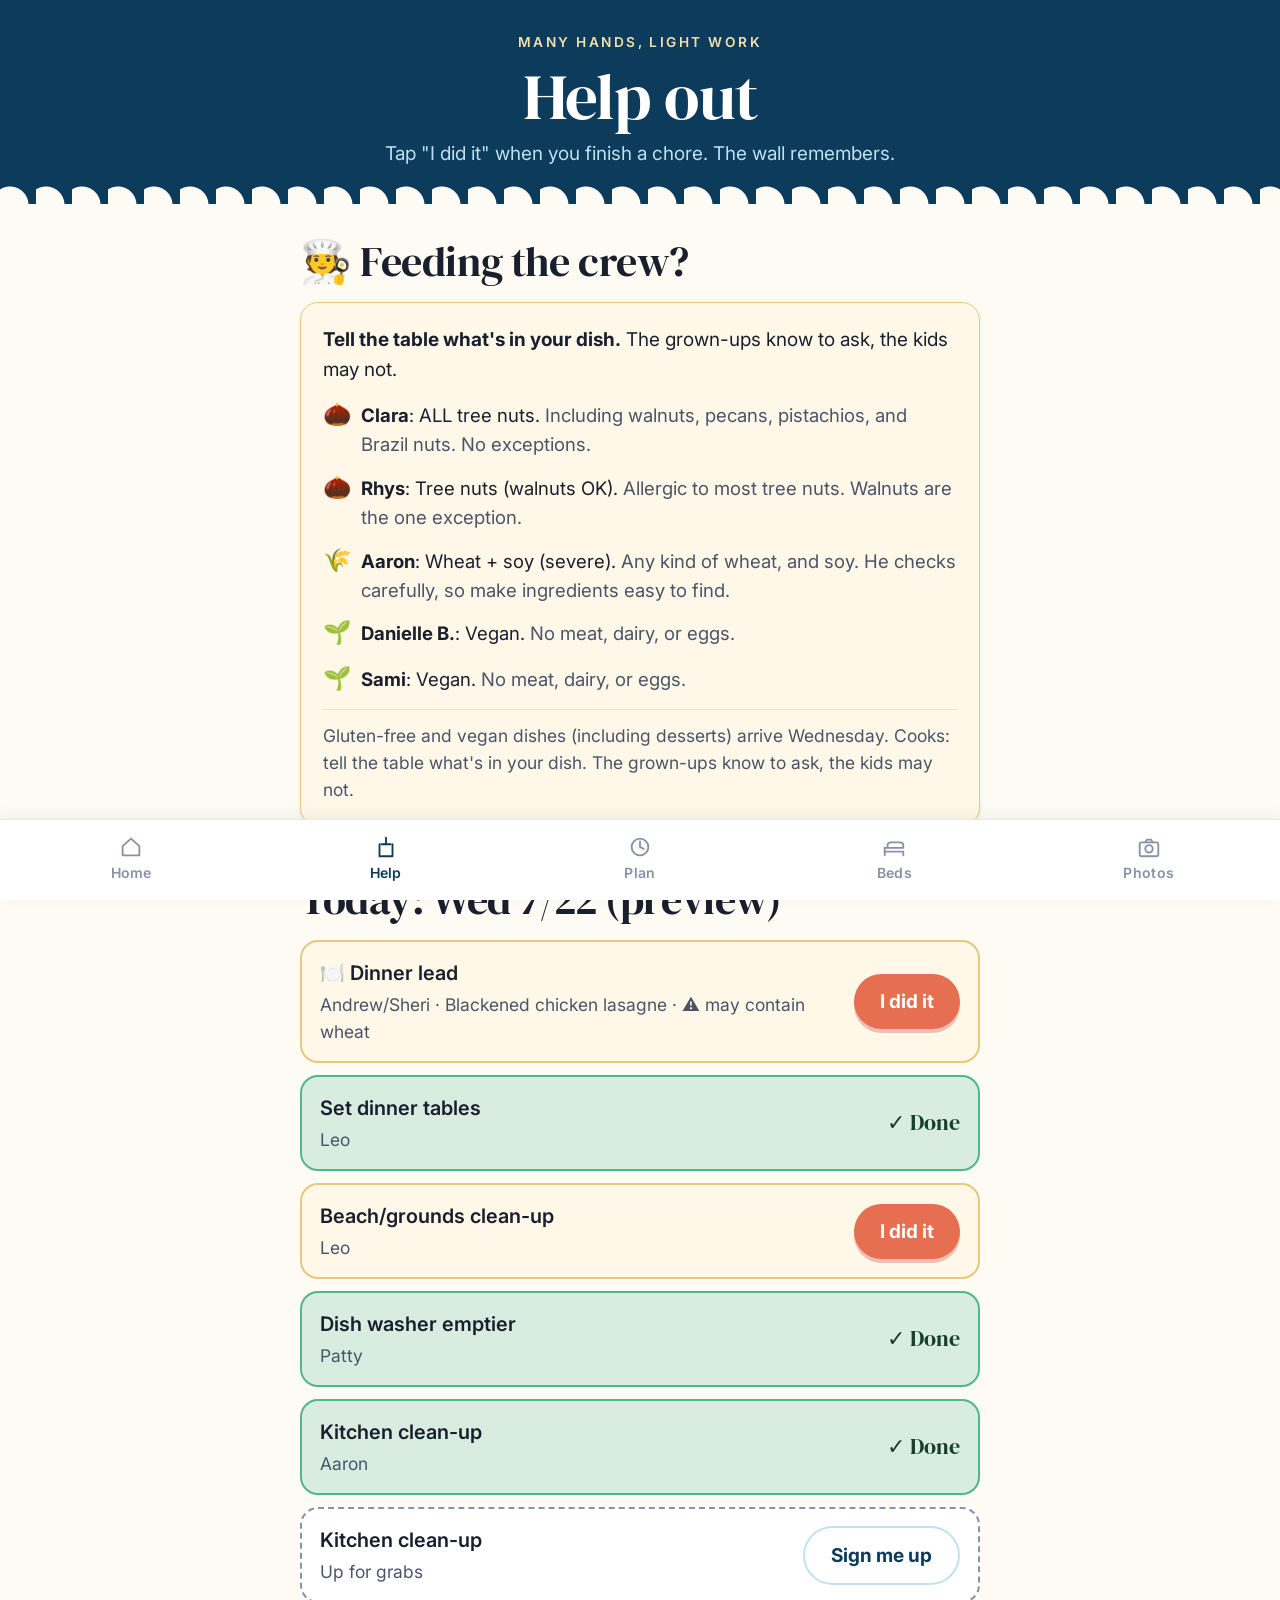
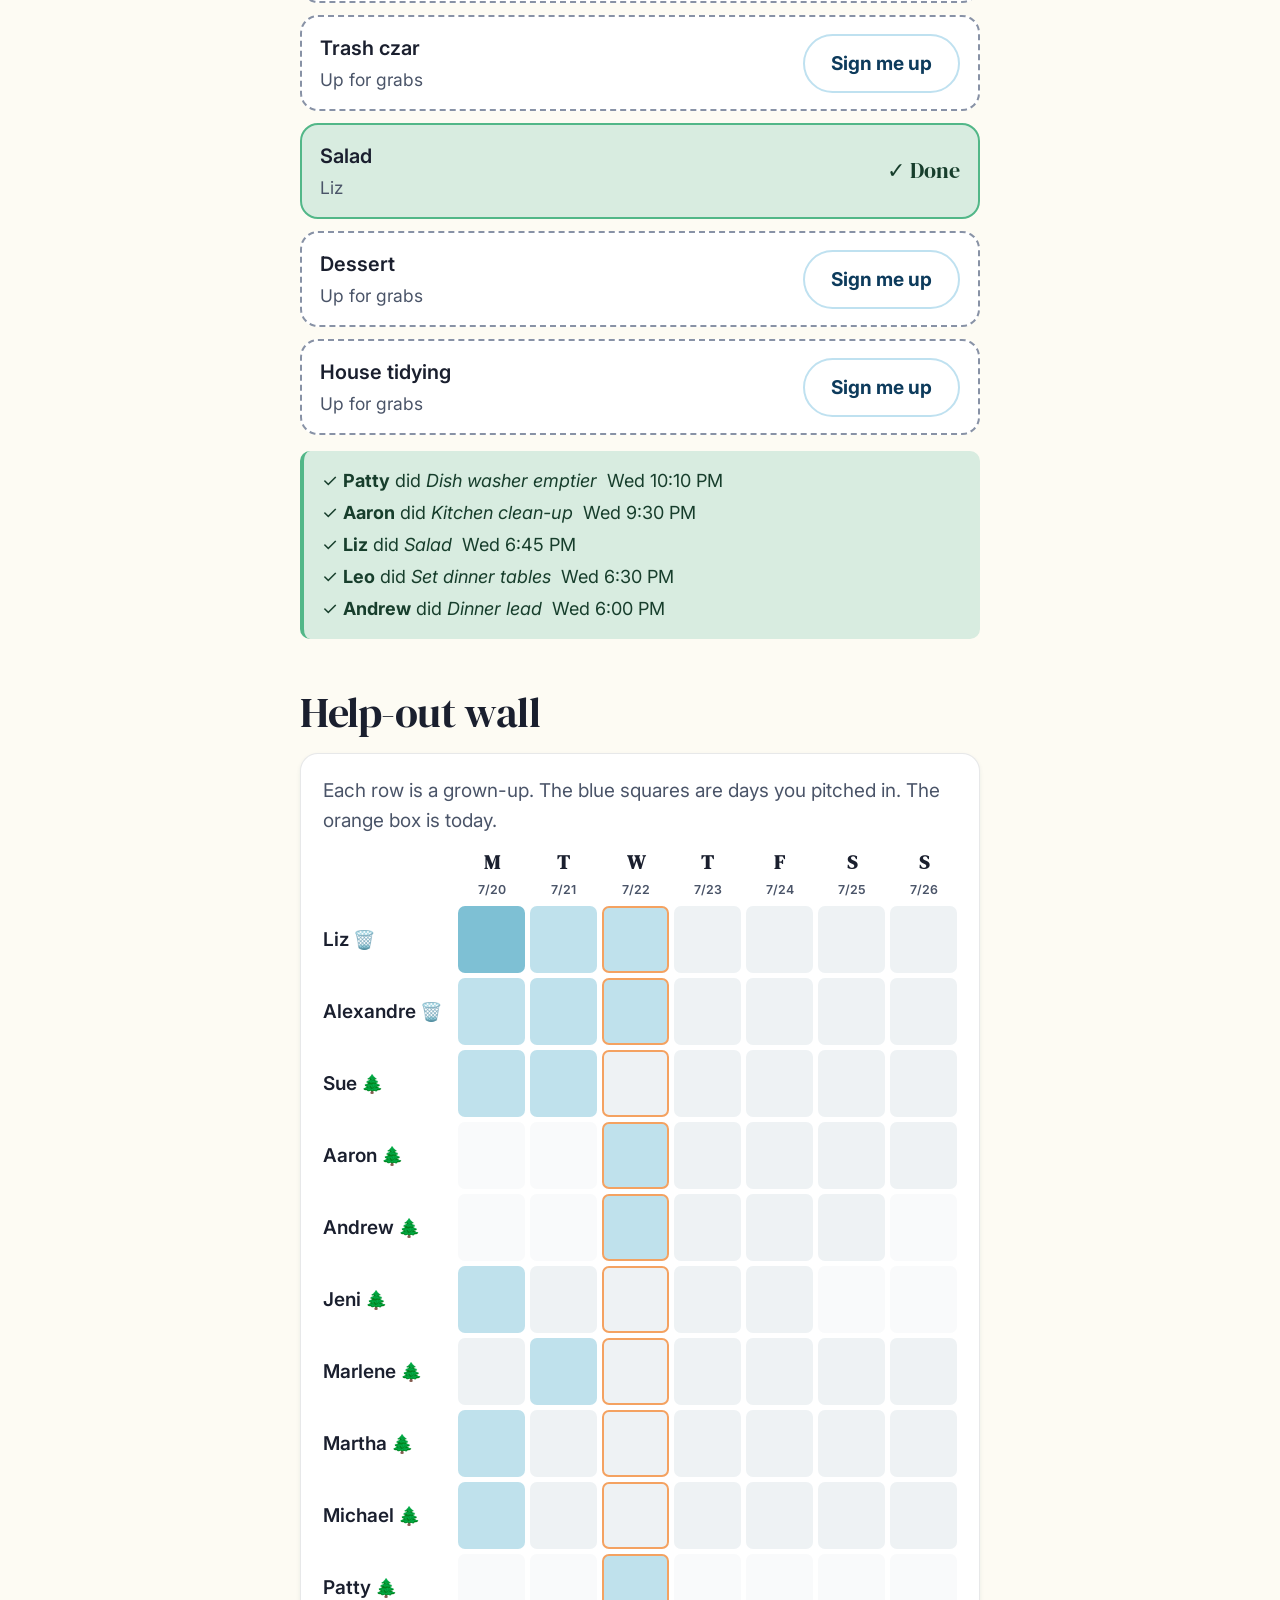
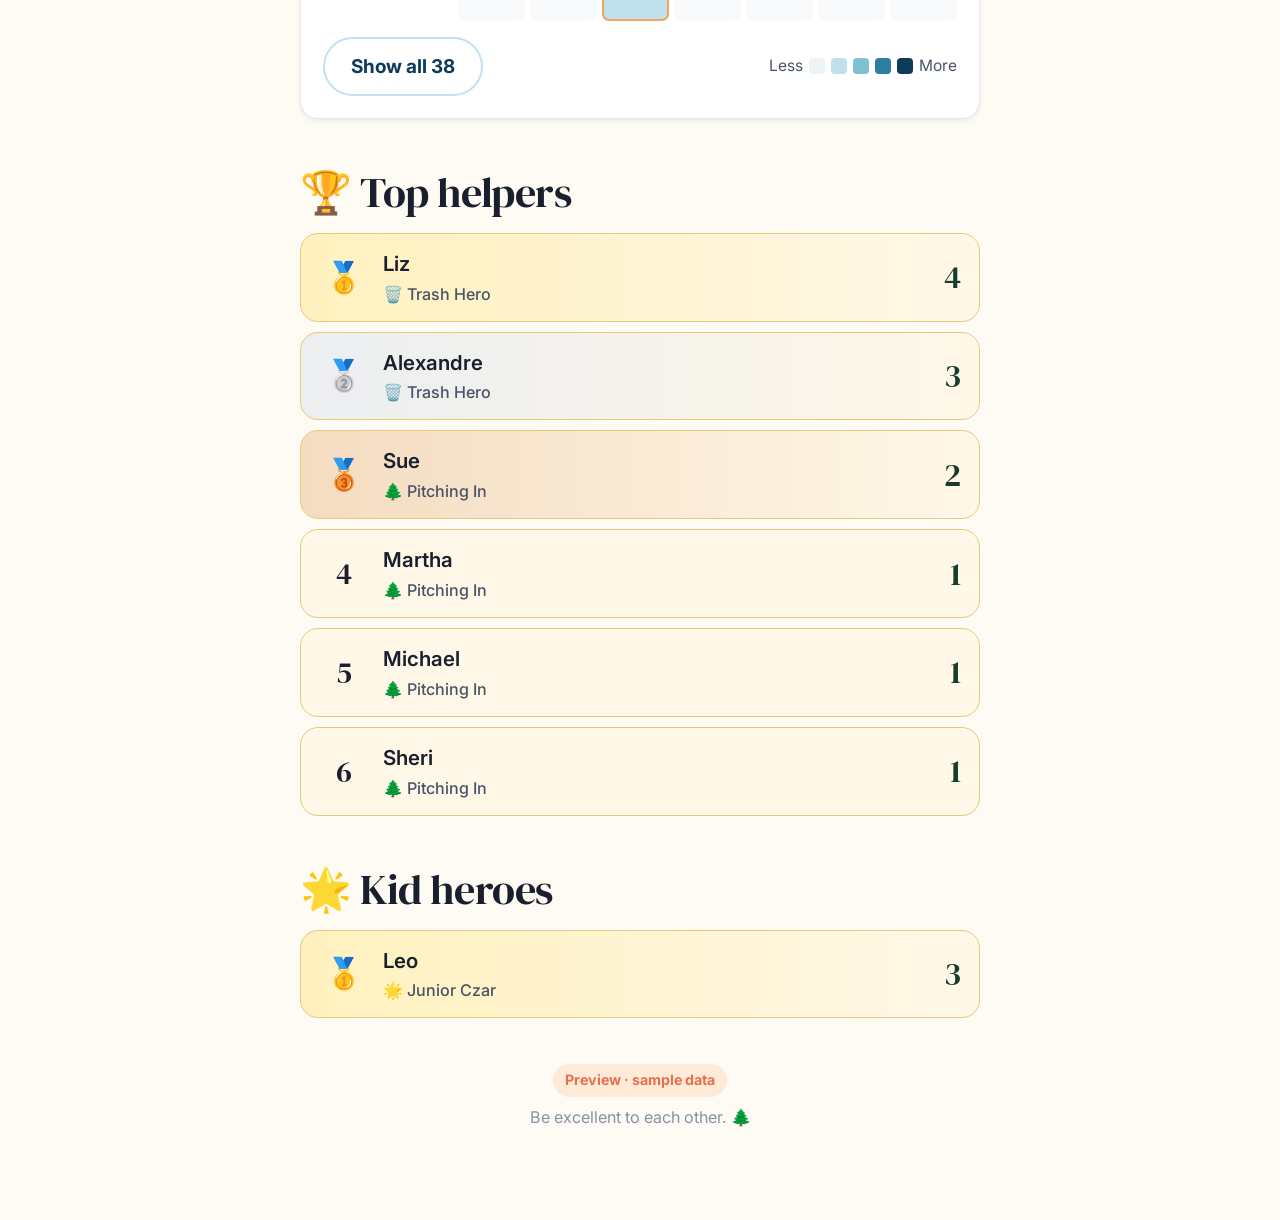
==== chores.html @ e863adc7 "Add McKennas Tahoe family reunion site Co-Authored-By: Claude Fable 5 <noreply@anthropic.com>" ====
<!DOCTYPE html>
<html lang="en">
<head>
  <meta charset="UTF-8">
  <meta name="viewport" content="width=device-width, initial-scale=1.0, maximum-scale=5">
  <meta name="theme-color" content="#0d3b5c">
  <title>Help out · Tahoe 2026</title>
  <link rel="preconnect" href="https://fonts.googleapis.com">
  <link rel="preconnect" href="https://fonts.gstatic.com" crossorigin>
  <link href="https://fonts.googleapis.com/css2?family=DM+Serif+Display:ital@0;1&family=Inter:wght@400;500;600;700;800&display=swap" rel="stylesheet">
  <link rel="stylesheet" href="styles.css">
</head>
<body>

<section class="page-hero">
  <div class="eyebrow">Many hands, light work</div>
  <h1>Help out</h1>
  <p class="tagline">Tap "I did it" when you finish a chore. The wall remembers.</p>
</section>

<main class="shell">

  <section class="section">
    <div class="section-title">
      <h2>🧑‍🍳 Feeding the crew?</h2>
    </div>
    <div class="card cream">
      <p style="margin-bottom: 12px; color: var(--ink);"><strong>Tell the table what's in your dish.</strong> The grown-ups know to ask, the kids may not.</p>
      <div id="cook-dietary" style="display: flex; flex-direction: column; gap: 10px;"></div>
      <p id="cook-note" style="margin-top: 14px; font-size: 0.92rem; border-top: 1px solid var(--line); padding-top: 12px;"></p>
    </div>
  </section>

  <section class="section">
    <div class="section-title">
      <h2 id="today-heading">Today's signups</h2>
    </div>
    <div id="today-grid" class="signup-list">Loading…</div>
    <div class="ticker" id="ticker" style="margin-top: 16px;">
      <div class="ticker-item">Activity will show here as people check things off.</div>
    </div>
  </section>

  <section class="section">
    <div class="section-title">
      <h2>Help-out wall</h2>
    </div>
    <div class="card">
      <p style="margin-bottom: 12px;">Each row is a grown-up. The blue squares are days you pitched in. The orange box is today.</p>
      <div class="heatwrap">
        <div id="heatmap" class="heatmap"></div>
      </div>
      <div style="display: flex; justify-content: space-between; align-items: center; margin-top: 16px; gap: 12px; flex-wrap: wrap;">
        <button class="btn ghost" id="heatmap-toggle" hidden>Show all</button>
        <div class="legend">
          <span>Less</span>
          <span class="swatch" style="background: #eef3f6"></span>
          <span class="swatch" style="background: #bfe1ec"></span>
          <span class="swatch" style="background: #7ec0d4"></span>
          <span class="swatch" style="background: #2c7da0"></span>
          <span class="swatch" style="background: #0d3b5c"></span>
          <span>More</span>
        </div>
      </div>
    </div>
  </section>

  <section class="section">
    <div class="section-title">
      <h2>🏆 Top helpers</h2>
    </div>
    <div id="leaderboard" class="lb">Loading…</div>
  </section>

  <section class="section">
    <div class="section-title">
      <h2>🌟 Kid heroes</h2>
    </div>
    <div id="kids-board" class="lb">Loading…</div>
  </section>

  <footer class="foot">
    <div id="mock-tag-foot" class="mock-tag" hidden>Preview · sample data</div>
    <div>Be excellent to each other. 🌲</div>
  </footer>

</main>

<nav class="tabbar">
  <a class="tab" href="index.html">
    <svg viewBox="0 0 28 28" fill="none" stroke="currentColor" stroke-width="2" stroke-linecap="round" stroke-linejoin="round"><path d="M 5 13 L 14 5 L 23 13 L 23 23 L 5 23 Z"/></svg>
    <span class="tab-label">Home</span>
  </a>
  <a class="tab active" href="chores.html">
    <svg viewBox="0 0 28 28" fill="none" stroke="currentColor" stroke-width="2" stroke-linecap="round" stroke-linejoin="round"><path d="M 14 4 L 14 11"/><path d="M 9 11 L 19 11"/><path d="M 7 11 L 7 24 L 21 24 L 21 11"/></svg>
    <span class="tab-label">Help</span>
  </a>
  <a class="tab" href="schedule.html">
    <svg viewBox="0 0 28 28" fill="none" stroke="currentColor" stroke-width="2" stroke-linecap="round" stroke-linejoin="round"><circle cx="14" cy="14" r="9"/><path d="M 14 8 L 14 14 L 18 16"/></svg>
    <span class="tab-label">Plan</span>
  </a>
  <a class="tab" href="lodging.html">
    <svg viewBox="0 0 28 28" fill="none" stroke="currentColor" stroke-width="2" stroke-linecap="round" stroke-linejoin="round"><path d="M 4 19 L 24 19 L 24 23"/><path d="M 4 15 L 4 23"/><path d="M 4 15 L 24 15 L 24 12 C 24 10 22 9 20 9 L 11 9 C 9 9 7 10 7 12 L 7 15"/></svg>
    <span class="tab-label">Beds</span>
  </a>
  <a class="tab" href="photos.html">
    <svg viewBox="0 0 28 28" fill="none" stroke="currentColor" stroke-width="2" stroke-linecap="round" stroke-linejoin="round"><rect x="4" y="9" width="20" height="15" rx="2"/><path d="M 10 9 L 12 6 L 16 6 L 18 9"/><circle cx="14" cy="16" r="4"/></svg>
    <span class="tab-label">Photos</span>
  </a>
</nav>

<div class="toast" id="toast">
  <span id="toast-msg">Saved!</span>
  <button class="undo" id="toast-undo" hidden>Undo</button>
</div>

<script src="config.js"></script>
<script src="data.js"></script>
<script>
  (async function () {
    const cfg = window.TAHOE_CONFIG;
    let data = await window.TAHOE_DATA.fetchAll();
    if (data.mock) document.getElementById("mock-tag-foot").hidden = false;

    const realTodayIso = new Date().toISOString().slice(0, 10);
    const inReunion = realTodayIso >= cfg.startDate && realTodayIso <= cfg.endDate;
    const todayIso = inReunion ? realTodayIso : (data.mock ? cfg.demoTodayOverride : cfg.startDate);
    const todayDay = cfg.days.find(d => d.date === todayIso) || cfg.days[0];

    document.getElementById("today-heading").textContent =
      `Today: ${todayDay.label} ${todayDay.short}${inReunion ? "" : data.mock ? " (preview)" : ""}`;

    // Cook's dietary card
    document.getElementById("cook-dietary").innerHTML = (cfg.dietary || []).map(d => `
      <div style="display: flex; gap: 10px; align-items: baseline;">
        <span style="font-size: 1.2rem; flex: 0 0 auto;">${d.emoji}</span>
        <div style="font-size: 0.98rem;">
          <strong>${d.person}</strong>: ${d.label}.
          <span style="color: var(--ink-soft);">${d.detail}</span>
        </div>
      </div>
    `).join("");
    document.getElementById("cook-note").textContent = cfg.dietaryNote || "";

    function renderToday() {
      const slots = data.choreSlots.filter(s => s.date === todayIso);
      const dinner = data.dinnerLeads[todayIso];
      const completedToday = new Set(
        data.completions
          .filter(c => c.date === todayIso)
          .map(c => `${c.person}::${c.chore}`)
      );

      const grid = document.getElementById("today-grid");
      const items = [];

      if (dinner && dinner.leads) {
        const done = completedToday.has(`${dinner.leads}::Dinner lead`);
        const hits = window.TAHOE_DATA.scanAllergens(dinner.menu);
        const allergenStr = hits.length ? " · ⚠️ " + hits.map(h => h.label).join(", ") : "";
        items.push(renderRow({
          label: "🍽️ Dinner lead",
          detail: dinner.leads + (dinner.menu ? ` · ${dinner.menu}` : "") + allergenStr,
          person: dinner.leads,
          chore: "Dinner lead",
          done,
        }));
      }
      slots.forEach(s => {
        const person = s.person || "";
        const done = person && completedToday.has(`${person}::${s.role}`);
        items.push(renderRow({
          label: s.role,
          detail: person || "Up for grabs",
          person,
          chore: s.role,
          done,
        }));
      });

      grid.innerHTML = items.join("") || `<div class="card">Nothing on the list for today.</div>`;
    }

    function renderRow({ label, detail, person, chore, done }) {
      const safePerson = (person || "").replace(/"/g, "&quot;");
      const stateClass = done ? "done" : (person ? "" : "open");
      return `
        <div class="signup-row ${stateClass}">
          <div class="what">${label}<small>${detail}</small></div>
          ${person
            ? (done
                ? `<span class="done-stamp">✓ Done</span>`
                : `<button class="btn coral" data-person="${safePerson}" data-chore="${chore}">I did it</button>`)
            : `<button class="btn ghost" data-signup-role="${chore}">Sign me up</button>`}
        </div>`;
    }

    // ---- Name picker for "Sign me up" ----
    function openNamePicker(role) {
      const existing = document.getElementById("name-picker");
      if (existing) existing.remove();

      const present = data.people
        .filter(p => (p.days || []).includes(todayDay.short))
        .map(p => p.name)
        .sort((a, b) => a.localeCompare(b));
      const remembered = localStorage.getItem("tahoe:me") || "";

      const overlay = document.createElement("div");
      overlay.id = "name-picker";
      overlay.style.cssText = "position:fixed;inset:0;background:rgba(13,59,92,0.45);z-index:70;display:flex;align-items:flex-end;justify-content:center;";
      overlay.innerHTML = `
        <div style="background:white;border-radius:28px 28px 0 0;padding:24px 20px calc(24px + env(safe-area-inset-bottom));width:100%;max-width:720px;box-shadow:0 -16px 40px rgba(13,59,92,0.25);">
          <h3 style="margin-bottom:4px;">Who's taking ${role}?</h3>
          <p style="font-size:0.92rem;margin-bottom:14px;">Pick your name. It goes straight into the family sheet.</p>
          <select id="name-picker-select" style="width:100%;font-size:1.1rem;padding:14px;border-radius:12px;border:2px solid var(--tahoe-sky);font-family:inherit;background:white;color:var(--ink);">
            <option value="">Choose your name…</option>
            ${present.map(n => `<option value="${n.replace(/"/g, "&quot;")}" ${n === remembered ? "selected" : ""}>${n}</option>`).join("")}
          </select>
          <div style="display:flex;gap:10px;margin-top:16px;">
            <button class="btn" id="name-picker-confirm" style="flex:1;">Sign me up</button>
            <button class="btn ghost" id="name-picker-cancel">Cancel</button>
          </div>
        </div>`;
      document.body.appendChild(overlay);

      overlay.addEventListener("click", e => { if (e.target === overlay) overlay.remove(); });
      overlay.querySelector("#name-picker-cancel").addEventListener("click", () => overlay.remove());
      overlay.querySelector("#name-picker-confirm").addEventListener("click", async () => {
        const name = overlay.querySelector("#name-picker-select").value;
        if (!name) return;
        localStorage.setItem("tahoe:me", name);
        overlay.remove();
        const res = await window.TAHOE_DATA.signUp({ person: name, date: todayIso, role });
        if (res.ok) {
          data = await window.TAHOE_DATA.fetchAll();
          renderAll();
          showToast(`${name} is on ${role}. Thank you!`);
        } else {
          showToast("Couldn't reach the sheet. Try again in a minute.");
        }
      });
    }

    document.getElementById("today-grid").addEventListener("click", async (e) => {
      const signupBtn = e.target.closest("button[data-signup-role]");
      if (signupBtn) { openNamePicker(signupBtn.dataset.signupRole); return; }
      const btn = e.target.closest("button[data-person]");
      if (!btn) return;
      const person = btn.dataset.person;
      const chore = btn.dataset.chore;
      btn.disabled = true;

      // confetti pop on the button
      const rect = btn.getBoundingClientRect();
      ["🎉","✨","🌲"].forEach((ch, i) => {
        const e = document.createElement("div");
        e.className = "pop";
        e.textContent = ch;
        e.style.left = (rect.left + rect.width / 2 + (i - 1) * 18) + "px";
        e.style.top = (rect.top + window.scrollY) + "px";
        document.body.appendChild(e);
        setTimeout(() => e.remove(), 800);
      });

      const res = await window.TAHOE_DATA.markDone({ person, date: todayIso, chore });
      if (res.ok) {
        data = await window.TAHOE_DATA.fetchAll();
        renderAll();
        showToast(`${person} did ${chore}. Glory.`, () => {
          window.TAHOE_DATA.undoDone({ person, date: todayIso, chore }).then(async () => {
            data = await window.TAHOE_DATA.fetchAll();
            renderAll();
          });
        });
      } else {
        showToast("Already marked on this device.");
        btn.disabled = false;
      }
    });

    const HEATMAP_TOP_N = 10;
    let heatmapExpanded = false;

    function renderHeatmap() {
      const allAdults = data.people.filter(p => p.role === "adult");
      const counts = {};
      allAdults.forEach(p => counts[p.name] = {});
      data.completions.forEach(c => {
        if (!counts[c.person]) return;
        counts[c.person][c.date] = (counts[c.person][c.date] || 0) + 1;
      });
      const totals = {};
      allAdults.forEach(p => {
        totals[p.name] = Object.values(counts[p.name]).reduce((a, b) => a + b, 0);
      });
      allAdults.sort((a, b) => totals[b.name] - totals[a.name] || a.name.localeCompare(b.name));

      const adults = heatmapExpanded ? allAdults : allAdults.slice(0, HEATMAP_TOP_N);
      const toggleBtn = document.getElementById("heatmap-toggle");
      if (allAdults.length > HEATMAP_TOP_N) {
        toggleBtn.hidden = false;
        toggleBtn.textContent = heatmapExpanded ? `Show top ${HEATMAP_TOP_N}` : `Show all ${allAdults.length}`;
      } else {
        toggleBtn.hidden = true;
      }

      const scale = cfg.heatScale;
      function color(n) {
        if (!n) return scale[0];
        if (n === 1) return scale[1];
        if (n === 2) return scale[2];
        if (n === 3) return scale[3];
        return scale[4];
      }

      const cells = [];
      cells.push(`<div></div>`);
      cfg.days.forEach(d => {
        cells.push(`<div class="h-head"><div class="day">${d.label[0]}</div><small>${d.short}</small></div>`);
      });
      adults.forEach(p => {
        const total = totals[p.name];
        const title = cfg.titles.find(t => total >= t.min);
        const titleTag = title ? `<span class="title-tag">${title.emoji}</span>` : "";
        cells.push(`<div class="h-name" title="${total} chores">${p.name}${titleTag}</div>`);
        cfg.days.forEach(d => {
          const n = counts[p.name][d.date] || 0;
          const isToday = d.date === todayIso;
          const present = (p.days || []).includes(d.short);
          const bg = present ? color(n) : "transparent";
          cells.push(
            `<div class="cell ${isToday ? "today" : ""} ${!present ? "empty" : ""}"
                  style="--heat: ${bg}"
                  title="${p.name} · ${d.label} ${d.short}: ${n} chore${n === 1 ? "" : "s"}${!present ? " (not here)" : ""}"></div>`
          );
        });
      });
      document.getElementById("heatmap").innerHTML = cells.join("");
    }

    function renderLeaderboard() {
      const adults = data.people.filter(p => p.role === "adult");
      const totals = adults.map(p => ({
        person: p.name,
        count: data.completions.filter(c => c.person === p.name).length,
      })).sort((a, b) => b.count - a.count);
      const top = totals.slice(0, 6);
      const html = top.map((row, i) => {
        const title = cfg.titles.find(t => row.count >= t.min);
        const titleStr = title ? `${title.emoji} ${title.title}` : "—";
        const medal = ["🥇", "🥈", "🥉"][i] || (i + 1);
        return `
          <div class="lb-row">
            <div class="rank">${medal}</div>
            <div class="who">${row.person}<small>${titleStr}</small></div>
            <div class="count">${row.count}</div>
          </div>`;
      }).join("");
      document.getElementById("leaderboard").innerHTML = html || `<div class="card">No chores done yet. Be first!</div>`;
    }

    function renderKids() {
      const kids = data.people.filter(p => p.role === "kid");
      const totals = kids.map(p => ({
        person: p.name,
        count: data.completions.filter(c => c.person === p.name).length,
      })).sort((a, b) => b.count - a.count);
      const top = totals.filter(t => t.count > 0).slice(0, 6);
      if (top.length === 0) {
        document.getElementById("kids-board").innerHTML =
          `<div class="card">No kid heroes yet. Leo is leading the imagined future.</div>`;
        return;
      }
      document.getElementById("kids-board").innerHTML = top.map((row, i) => {
        const badge = row.count >= 3 ? "🌟 Junior Czar" : row.count >= 2 ? "⭐ Big Helper" : "✨ Got involved";
        return `
          <div class="lb-row">
            <div class="rank">${["🥇", "🥈", "🥉"][i] || (i + 1)}</div>
            <div class="who">${row.person}<small>${badge}</small></div>
            <div class="count">${row.count}</div>
          </div>`;
      }).join("");
    }

    function renderTicker() {
      const recent = [...data.completions].sort((a, b) => (b.at || "").localeCompare(a.at || "")).slice(0, 5);
      if (recent.length === 0) return;
      const el = document.getElementById("ticker");
      el.innerHTML = recent.map(c => {
        const when = c.at ? new Date(c.at).toLocaleString(undefined, { weekday: "short", hour: "numeric", minute: "2-digit" }) : "";
        return `<div class="ticker-item">✓ <strong>${c.person}</strong> did <em>${c.chore}</em> &nbsp;${when}</div>`;
      }).join("");
    }

    function renderAll() {
      renderToday();
      renderHeatmap();
      renderLeaderboard();
      renderKids();
      renderTicker();
    }

    let toastTimer;
    function showToast(msg, onUndo) {
      const toast = document.getElementById("toast");
      document.getElementById("toast-msg").textContent = msg;
      const undoBtn = document.getElementById("toast-undo");
      undoBtn.hidden = !onUndo;
      undoBtn.onclick = () => { toast.classList.remove("show"); onUndo && onUndo(); };
      toast.classList.add("show");
      clearTimeout(toastTimer);
      toastTimer = setTimeout(() => toast.classList.remove("show"), 4500);
    }

    document.getElementById("heatmap-toggle").addEventListener("click", () => {
      heatmapExpanded = !heatmapExpanded;
      renderHeatmap();
    });

    renderAll();
  })();
</script>

</body>
</html>
---- styles.css ----
/* =====================================================================
   Tahoe 2026 — Lake Tahoe summer-postcard design system
   Built for kids, grandparents, and everyone in between.
   - 18px body / 56pt+ tap targets / bottom tab nav
   - vivid lake blue + pine + warm sand
   - chunky friendly serif for headlines
   ===================================================================== */

:root {
  /* Lake palette — saturated, postcard-bright */
  --tahoe-deep:    #0d3b5c;
  --tahoe-blue:    #1f6fa3;
  --tahoe-bright:  #2e9bc7;
  --tahoe-sky:     #bfe1f0;
  --tahoe-mist:    #eaf5fb;

  --pine-deep:     #173e2c;
  --pine:          #2d6a4f;
  --pine-bright:   #52b788;
  --pine-mist:     #d8ece0;

  --sand:          #f5e0a8;
  --sand-deep:     #e6c97a;
  --cream:         #fff8e8;
  --paper:         #fdfbf3;

  --sunset:        #f4a261;
  --coral:         #e76f51;
  --berry:         #c1416e;

  --ink:           #1a1f2e;
  --ink-soft:      #4a5468;
  --ink-faint:     #8892a6;
  --line:          rgba(26, 31, 46, 0.1);

  --shadow-sm:     0 2px 4px rgba(13, 59, 92, 0.08);
  --shadow:        0 6px 18px rgba(13, 59, 92, 0.12);
  --shadow-lg:     0 16px 40px rgba(13, 59, 92, 0.16);

  --radius:        18px;
  --radius-lg:     28px;
  --radius-sm:     10px;
}

* { margin: 0; padding: 0; box-sizing: border-box; }

html { font-size: 18px; }
@media (min-width: 768px) { html { font-size: 19px; } }

body {
  font-family: 'Inter', -apple-system, BlinkMacSystemFont, 'Segoe UI', sans-serif;
  font-size: 1rem;
  line-height: 1.55;
  color: var(--ink);
  background: var(--paper);
  -webkit-font-smoothing: antialiased;
  min-height: 100dvh;
  /* leave room for bottom tab bar */
  padding-bottom: calc(80px + env(safe-area-inset-bottom));
}

h1, h2, h3, h4 {
  font-family: 'DM Serif Display', 'Playfair Display', Georgia, serif;
  font-weight: 400;
  line-height: 1.05;
  letter-spacing: -0.01em;
  color: var(--ink);
}
h1 { font-size: clamp(2.4rem, 9vw, 3.4rem); }
h2 { font-size: clamp(1.7rem, 5.5vw, 2.2rem); }
h3 { font-size: clamp(1.25rem, 3.5vw, 1.4rem); }
p  { color: var(--ink-soft); }

a { color: var(--tahoe-blue); text-decoration: none; font-weight: 600; }
a:hover { color: var(--tahoe-deep); }

/* ===== Layout shell ===== */
.shell {
  max-width: 720px;
  margin: 0 auto;
  padding: 0 20px;
}

/* ===== Top bar (minimal, just brand) ===== */
.topbar {
  background: var(--tahoe-deep);
  color: var(--cream);
  padding: 16px 20px;
  text-align: center;
}
.topbar .brand {
  font-family: 'DM Serif Display', Georgia, serif;
  font-size: 1.5rem;
  letter-spacing: 0.02em;
}
.topbar .brand-sub {
  display: block;
  font-family: 'Inter', sans-serif;
  font-size: 0.78rem;
  letter-spacing: 0.18em;
  text-transform: uppercase;
  opacity: 0.75;
  margin-top: 2px;
  font-weight: 500;
}

/* ===== Hero scene (lake illustration) ===== */
.hero-scene {
  background:
    linear-gradient(180deg, #c5dff0 0%, #8cc5e0 45%, #2e9bc7 46%, #1f6fa3 78%, #0d3b5c 100%);
  position: relative;
  overflow: hidden;
  padding: 50px 20px 120px;
  text-align: center;
  color: white;
}
.hero-scene::before, .hero-scene::after {
  /* sun + reflection */
  content: "";
  position: absolute;
  border-radius: 50%;
  background: #fff5d4;
  box-shadow: 0 0 60px rgba(255, 245, 212, 0.6);
}
.hero-scene::before { /* sun */
  width: 90px; height: 90px;
  top: 30px; right: 28px;
  background: radial-gradient(circle at 35% 35%, #fff5d4, #f4a261);
  box-shadow: 0 0 80px rgba(244, 162, 97, 0.55);
}
.hero-scene::after { /* sun reflection on lake */
  width: 70px; height: 14px;
  bottom: 18%; right: 38px;
  background: linear-gradient(90deg, transparent, #fff5d4, transparent);
  opacity: 0.55;
  filter: blur(2px);
  box-shadow: none;
}
.mountains {
  position: absolute;
  bottom: 38%;
  left: 0; right: 0;
  height: 130px;
  pointer-events: none;
}
.pines-left, .pines-right {
  position: absolute;
  bottom: 38%;
  height: 80px;
  pointer-events: none;
}
.pines-left { left: -10px; }
.pines-right { right: -10px; }

.hero-scene h1 {
  color: white;
  position: relative;
  z-index: 2;
  text-shadow: 0 2px 14px rgba(13, 59, 92, 0.3);
  margin-top: 30px;
}
.hero-scene .eyebrow {
  position: relative;
  z-index: 2;
  font-family: 'Inter', sans-serif;
  text-transform: uppercase;
  letter-spacing: 0.18em;
  font-size: 0.78rem;
  font-weight: 600;
  color: var(--sand);
  margin-bottom: 8px;
}
.hero-scene .tagline {
  position: relative;
  z-index: 2;
  color: white;
  opacity: 0.92;
  font-size: 1.05rem;
  margin-top: 12px;
}

/* ===== Section hero (smaller, per page) ===== */
.page-hero {
  background: var(--tahoe-deep);
  color: white;
  padding: 32px 20px 36px;
  text-align: center;
  position: relative;
  overflow: hidden;
}
.page-hero h1 { color: white; }
.page-hero .eyebrow {
  font-family: 'Inter', sans-serif;
  text-transform: uppercase;
  letter-spacing: 0.18em;
  font-size: 0.72rem;
  font-weight: 600;
  color: var(--sand);
  margin-bottom: 10px;
}
.page-hero .tagline { color: var(--tahoe-sky); margin-top: 8px; font-size: 1rem; }
.page-hero::after {
  /* scalloped/wavy bottom edge */
  content: "";
  position: absolute;
  left: 0; right: 0; bottom: -1px;
  height: 22px;
  background:
    radial-gradient(circle at 10px 22px, var(--paper) 18px, transparent 19px) repeat-x;
  background-size: 36px 22px;
}

/* ===== Countdown ===== */
.countdown {
  display: grid;
  grid-template-columns: repeat(4, 1fr);
  gap: 10px;
  margin: 28px auto 0;
  max-width: 520px;
  position: relative;
  z-index: 2;
}
.countdown .unit {
  background: rgba(255, 255, 255, 0.95);
  border-radius: var(--radius);
  padding: 16px 6px 12px;
  box-shadow: var(--shadow);
}
.countdown .num {
  font-family: 'DM Serif Display', Georgia, serif;
  font-size: clamp(2rem, 8vw, 2.6rem);
  color: var(--tahoe-deep);
  line-height: 1;
}
.countdown .label {
  font-size: 0.74rem;
  color: var(--ink-soft);
  text-transform: uppercase;
  letter-spacing: 0.1em;
  margin-top: 6px;
  font-weight: 600;
}

/* ===== Section ===== */
.section {
  padding: 36px 0 16px;
}
.section .section-title {
  display: flex;
  align-items: center;
  gap: 12px;
  margin-bottom: 18px;
}
.section .section-title h2 { margin: 0; }
.section .section-title .ico {
  width: 40px; height: 40px; flex: 0 0 40px;
}

/* ===== Card ===== */
.card {
  background: white;
  border: 1px solid var(--line);
  border-radius: var(--radius);
  padding: 22px;
  box-shadow: var(--shadow-sm);
}
.card + .card { margin-top: 14px; }
.card.cream  { background: var(--cream); border-color: var(--sand-deep); }
.card.sky    { background: var(--tahoe-mist); border-color: var(--tahoe-sky); }
.card.pine   { background: var(--pine-mist); border-color: var(--pine-bright); }
.card h3 { margin-bottom: 6px; }
.card .lead { font-size: 1rem; color: var(--ink-soft); }

/* ===== Big tile buttons (home page) ===== */
.tiles {
  display: grid;
  grid-template-columns: 1fr 1fr;
  gap: 14px;
  margin-top: 8px;
}
.tile {
  display: block;
  padding: 22px 18px;
  border-radius: var(--radius);
  background: white;
  border: 2px solid transparent;
  box-shadow: var(--shadow-sm);
  text-align: left;
  color: var(--ink);
  min-height: 140px;
  transition: transform 120ms, box-shadow 120ms;
}
.tile:hover, .tile:active {
  transform: translateY(-2px);
  box-shadow: var(--shadow);
  color: var(--ink);
}
.tile .tile-ico {
  width: 44px; height: 44px;
  margin-bottom: 10px;
}
.tile .tile-title {
  font-family: 'DM Serif Display', Georgia, serif;
  font-size: 1.3rem;
  line-height: 1.15;
}
.tile .tile-sub {
  font-size: 0.92rem;
  color: var(--ink-soft);
  margin-top: 4px;
}
.tile.blue  { background: var(--tahoe-mist); border-color: var(--tahoe-bright); }
.tile.pine  { background: var(--pine-mist); border-color: var(--pine-bright); }
.tile.sand  { background: var(--cream); border-color: var(--sand-deep); }
.tile.coral { background: #fde6df; border-color: var(--coral); }

/* ===== Big buttons (universal, kid- and elder-friendly) ===== */
.btn {
  display: inline-flex;
  align-items: center;
  justify-content: center;
  gap: 8px;
  padding: 16px 26px;
  background: var(--tahoe-blue);
  color: white;
  border: none;
  border-radius: 999px;
  font-weight: 700;
  font-size: 1rem;
  font-family: inherit;
  cursor: pointer;
  min-height: 52px;
  box-shadow: 0 4px 0 rgba(13, 59, 92, 0.25);
  transition: transform 80ms, box-shadow 120ms;
}
.btn:hover  { background: var(--tahoe-deep); }
.btn:active { transform: translateY(2px); box-shadow: 0 2px 0 rgba(13, 59, 92, 0.25); }
.btn.pine   { background: var(--pine); box-shadow: 0 4px 0 rgba(23, 62, 44, 0.3); }
.btn.pine:hover { background: var(--pine-deep); }
.btn.coral  { background: var(--coral); box-shadow: 0 4px 0 rgba(193, 65, 55, 0.3); }
.btn.coral:hover { background: var(--berry); }
.btn.ghost  { background: white; color: var(--tahoe-deep); border: 2px solid var(--tahoe-sky); box-shadow: none; }
.btn:disabled { opacity: 0.55; cursor: default; transform: none; box-shadow: none; }

/* ===== Pill ===== */
.pill {
  display: inline-flex; align-items: center; gap: 6px;
  padding: 5px 12px;
  border-radius: 999px;
  font-size: 0.82rem;
  font-weight: 600;
  background: var(--tahoe-mist);
  color: var(--tahoe-deep);
}
.pill.warm  { background: #fdebd8; color: var(--coral); }
.pill.pine  { background: var(--pine-mist); color: var(--pine-deep); }
.pill.muted { background: rgba(26,31,46,0.06); color: var(--ink-soft); }

/* ===== Today's signups (chores) ===== */
.signup-list {
  display: flex; flex-direction: column; gap: 12px;
}
.signup-row {
  display: flex;
  align-items: center;
  gap: 14px;
  padding: 16px 18px;
  background: var(--cream);
  border: 2px solid var(--sand-deep);
  border-radius: var(--radius);
  min-height: 80px;
}
.signup-row.done {
  background: var(--pine-mist);
  border-color: var(--pine-bright);
}
.signup-row.open {
  background: white;
  border: 2px dashed var(--ink-faint);
}
.signup-row .what {
  flex: 1;
  font-size: 1.05rem;
  font-weight: 600;
}
.signup-row .what small {
  display: block;
  font-weight: 400;
  color: var(--ink-soft);
  font-size: 0.92rem;
  margin-top: 2px;
}
.signup-row .done-stamp {
  display: inline-flex;
  align-items: center;
  gap: 6px;
  font-family: 'DM Serif Display', Georgia, serif;
  color: var(--pine-deep);
  font-size: 1.15rem;
}

/* ===== Heatmap (now called "Help-out wall") ===== */
.heatwrap {
  overflow-x: auto;
  margin: 0 -20px;
  padding: 0 20px;
}
.heatmap {
  display: grid;
  grid-template-columns: 130px repeat(7, 1fr);
  gap: 5px;
  min-width: 600px;
  align-items: center;
}
.heatmap .h-head {
  text-align: center;
  font-size: 0.78rem;
  color: var(--ink-soft);
  font-weight: 600;
}
.heatmap .h-head .day { font-family: 'DM Serif Display', Georgia, serif; font-size: 1.05rem; color: var(--ink); }
.heatmap .h-name {
  font-size: 1rem;
  font-weight: 600;
  color: var(--ink);
  padding-right: 10px;
  white-space: nowrap;
  overflow: hidden;
  text-overflow: ellipsis;
}
.heatmap .h-name .title-tag {
  display: inline-block;
  margin-left: 4px;
  font-size: 0.95rem;
}
.heatmap .cell {
  aspect-ratio: 1 / 1;
  border-radius: 7px;
  background: var(--heat, #eef3f6);
  border: 1px solid transparent;
}
.heatmap .cell.today { border-color: var(--sunset); border-width: 2px; }
.heatmap .cell.empty { background: #f4f6f8; opacity: 0.5; }

.legend { display: flex; align-items: center; gap: 6px; font-size: 0.82rem; color: var(--ink-soft); }
.legend .swatch { width: 16px; height: 16px; border-radius: 4px; }

/* ===== Leaderboard ===== */
.lb { display: grid; gap: 10px; }
.lb-row {
  display: grid;
  grid-template-columns: 50px 1fr auto;
  align-items: center;
  gap: 14px;
  padding: 14px 18px;
  border-radius: var(--radius);
  background: var(--cream);
  border: 1px solid var(--sand-deep);
}
.lb-row:nth-child(1) { background: linear-gradient(90deg, #fff1be, var(--cream)); }
.lb-row:nth-child(2) { background: linear-gradient(90deg, #eceef1, var(--cream)); }
.lb-row:nth-child(3) { background: linear-gradient(90deg, #f4dcc1, var(--cream)); }
.lb-row .rank {
  font-family: 'DM Serif Display', Georgia, serif;
  font-size: 1.6rem;
  text-align: center;
}
.lb-row .who { font-size: 1.08rem; font-weight: 600; }
.lb-row .who small { display: block; color: var(--ink-soft); font-weight: 500; font-size: 0.85rem; margin-top: 2px; }
.lb-row .count {
  font-family: 'DM Serif Display', Georgia, serif;
  font-size: 1.7rem;
  color: var(--pine-deep);
}

/* ===== Schedule day card ===== */
.day-card { margin-bottom: 16px; }
.day-card .day-head {
  display: flex; align-items: baseline; gap: 12px;
  padding-bottom: 12px;
  border-bottom: 2px solid var(--line);
  margin-bottom: 6px;
}
.day-card .day-head .name {
  font-family: 'DM Serif Display', Georgia, serif;
  font-size: 1.6rem;
  color: var(--tahoe-deep);
}
.day-card .day-head .date {
  font-size: 0.92rem;
  color: var(--ink-faint);
  font-weight: 500;
  text-transform: uppercase;
  letter-spacing: 0.08em;
}
.day-item {
  display: grid;
  grid-template-columns: 70px 1fr auto;
  align-items: start;
  gap: 12px;
  padding: 14px 0;
  border-bottom: 1px solid var(--line);
}
.day-item:last-child { border-bottom: none; }
.day-item .time {
  font-family: 'DM Serif Display', Georgia, serif;
  font-size: 1.1rem;
  color: var(--tahoe-blue);
}
.day-item .title { font-weight: 600; font-size: 1.02rem; line-height: 1.3; }
.day-item .lead { font-size: 0.9rem; color: var(--ink-soft); margin-top: 2px; }

/* ===== Lodging card-list (no horizontal scroll) ===== */
.bed-list { display: flex; flex-direction: column; gap: 12px; }
.bed-card {
  background: white;
  border: 1px solid var(--line);
  border-radius: var(--radius);
  padding: 16px 18px;
}
.bed-card .bed-head {
  display: flex; align-items: baseline; gap: 10px; justify-content: space-between;
  margin-bottom: 8px;
}
.bed-card .bed-room { font-family: 'DM Serif Display', Georgia, serif; font-size: 1.18rem; color: var(--ink); }
.bed-card .bed-type {
  font-size: 0.85rem; color: var(--ink-soft); font-weight: 600;
  text-transform: uppercase; letter-spacing: 0.06em;
}
.bed-days {
  display: grid;
  grid-template-columns: repeat(7, 1fr);
  gap: 4px;
  margin-top: 8px;
}
.bed-days .d {
  text-align: center;
  font-size: 0.7rem;
  color: var(--ink-faint);
  padding: 6px 2px 4px;
  font-weight: 600;
  text-transform: uppercase;
}
.bed-days .v {
  text-align: center;
  font-size: 0.78rem;
  padding: 8px 2px;
  border-radius: var(--radius-sm);
  background: var(--tahoe-mist);
  color: var(--tahoe-deep);
  font-weight: 600;
  min-height: 38px;
  display: flex; align-items: center; justify-content: center;
  line-height: 1.1;
}
.bed-days .v.empty { background: rgba(26,31,46,0.05); color: var(--ink-faint); font-weight: 400; }

.location-band {
  margin: 28px 0 14px;
  padding: 8px 16px;
  background: var(--pine);
  color: var(--cream);
  border-radius: 999px;
  font-family: 'DM Serif Display', Georgia, serif;
  font-size: 1.1rem;
  display: inline-block;
}

/* ===== Photos grid ===== */
.album-grid {
  display: grid;
  grid-template-columns: 1fr;
  gap: 18px;
  margin-top: 8px;
}
@media (min-width: 560px) {
  .album-grid { grid-template-columns: 1fr 1fr; }
}
.album-card {
  display: block;
  padding: 26px 22px;
  background:
    linear-gradient(135deg, rgba(255,255,255,0.92), rgba(255,255,255,0.96)),
    linear-gradient(135deg, var(--tahoe-bright), var(--pine-bright));
  background-blend-mode: multiply;
  border-radius: var(--radius);
  color: var(--ink);
  box-shadow: var(--shadow);
  border: 1px solid var(--line);
  min-height: 180px;
  position: relative;
  overflow: hidden;
  transition: transform 140ms, box-shadow 140ms;
}
.album-card:hover { transform: translateY(-2px); box-shadow: var(--shadow-lg); color: var(--ink); }
.album-card .year {
  display: inline-block;
  padding: 4px 12px;
  background: var(--tahoe-deep);
  color: white;
  border-radius: 999px;
  font-size: 0.75rem;
  font-weight: 700;
  letter-spacing: 0.06em;
  text-transform: uppercase;
  margin-bottom: 12px;
}
.album-card .title {
  font-family: 'DM Serif Display', Georgia, serif;
  font-size: 1.5rem;
  line-height: 1.15;
  margin-bottom: 10px;
}
.album-card .open {
  font-size: 0.92rem;
  color: var(--tahoe-blue);
  font-weight: 700;
}

/* ===== Activity ticker ===== */
.ticker {
  background: var(--pine-mist);
  border-left: 4px solid var(--pine-bright);
  border-radius: var(--radius-sm);
  padding: 14px 18px;
}
.ticker-item {
  font-size: 0.95rem;
  color: var(--pine-deep);
  padding: 2px 0;
}

/* ===== Bottom tab bar ===== */
.tabbar {
  position: fixed;
  bottom: 0; left: 0; right: 0;
  background: white;
  border-top: 1px solid var(--line);
  display: grid;
  grid-template-columns: repeat(5, 1fr);
  padding: 6px 4px calc(8px + env(safe-area-inset-bottom));
  box-shadow: 0 -4px 14px rgba(13, 59, 92, 0.06);
  z-index: 50;
}
.tab {
  display: flex;
  flex-direction: column;
  align-items: center;
  justify-content: center;
  gap: 2px;
  padding: 8px 4px;
  color: var(--ink-faint);
  font-size: 0.74rem;
  font-weight: 600;
  text-decoration: none;
  border-radius: var(--radius-sm);
  min-height: 56px;
  letter-spacing: 0.02em;
}
.tab svg { width: 26px; height: 26px; display: block; }
.tab.active { color: var(--tahoe-deep); }
.tab.active svg path,
.tab.active svg circle,
.tab.active svg rect,
.tab.active svg line { stroke: var(--tahoe-deep); }
.tab.active .tab-label { color: var(--tahoe-deep); }

/* ===== Toast ===== */
.toast {
  position: fixed;
  bottom: calc(96px + env(safe-area-inset-bottom));
  left: 50%;
  transform: translateX(-50%) translateY(20px);
  background: var(--ink);
  color: white;
  padding: 14px 22px;
  border-radius: 999px;
  font-size: 0.98rem;
  font-weight: 600;
  box-shadow: var(--shadow-lg);
  opacity: 0;
  pointer-events: none;
  transition: opacity 200ms, transform 200ms;
  z-index: 60;
  display: flex; align-items: center; gap: 14px;
  max-width: calc(100vw - 32px);
}
.toast.show {
  opacity: 1;
  transform: translateX(-50%) translateY(0);
  pointer-events: auto;
}
.toast .undo {
  background: rgba(255,255,255,0.2);
  border: none;
  color: white;
  padding: 6px 14px;
  border-radius: 999px;
  cursor: pointer;
  font-weight: 700;
  font-family: inherit;
  font-size: 0.92rem;
}

/* ===== Confetti pop ===== */
@keyframes pop {
  0% { transform: scale(0); opacity: 1; }
  60% { transform: scale(1.4); opacity: 1; }
  100% { transform: scale(2); opacity: 0; }
}
.pop {
  position: absolute;
  pointer-events: none;
  font-size: 1.6rem;
  animation: pop 700ms ease-out forwards;
}

/* ===== Footer ===== */
footer.foot {
  text-align: center;
  padding: 30px 20px 10px;
  color: var(--ink-faint);
  font-size: 0.85rem;
}
.mock-tag {
  display: inline-block;
  padding: 5px 12px;
  background: #fdebd8;
  color: var(--coral);
  border-radius: 999px;
  font-size: 0.75rem;
  font-weight: 700;
  margin-bottom: 8px;
}
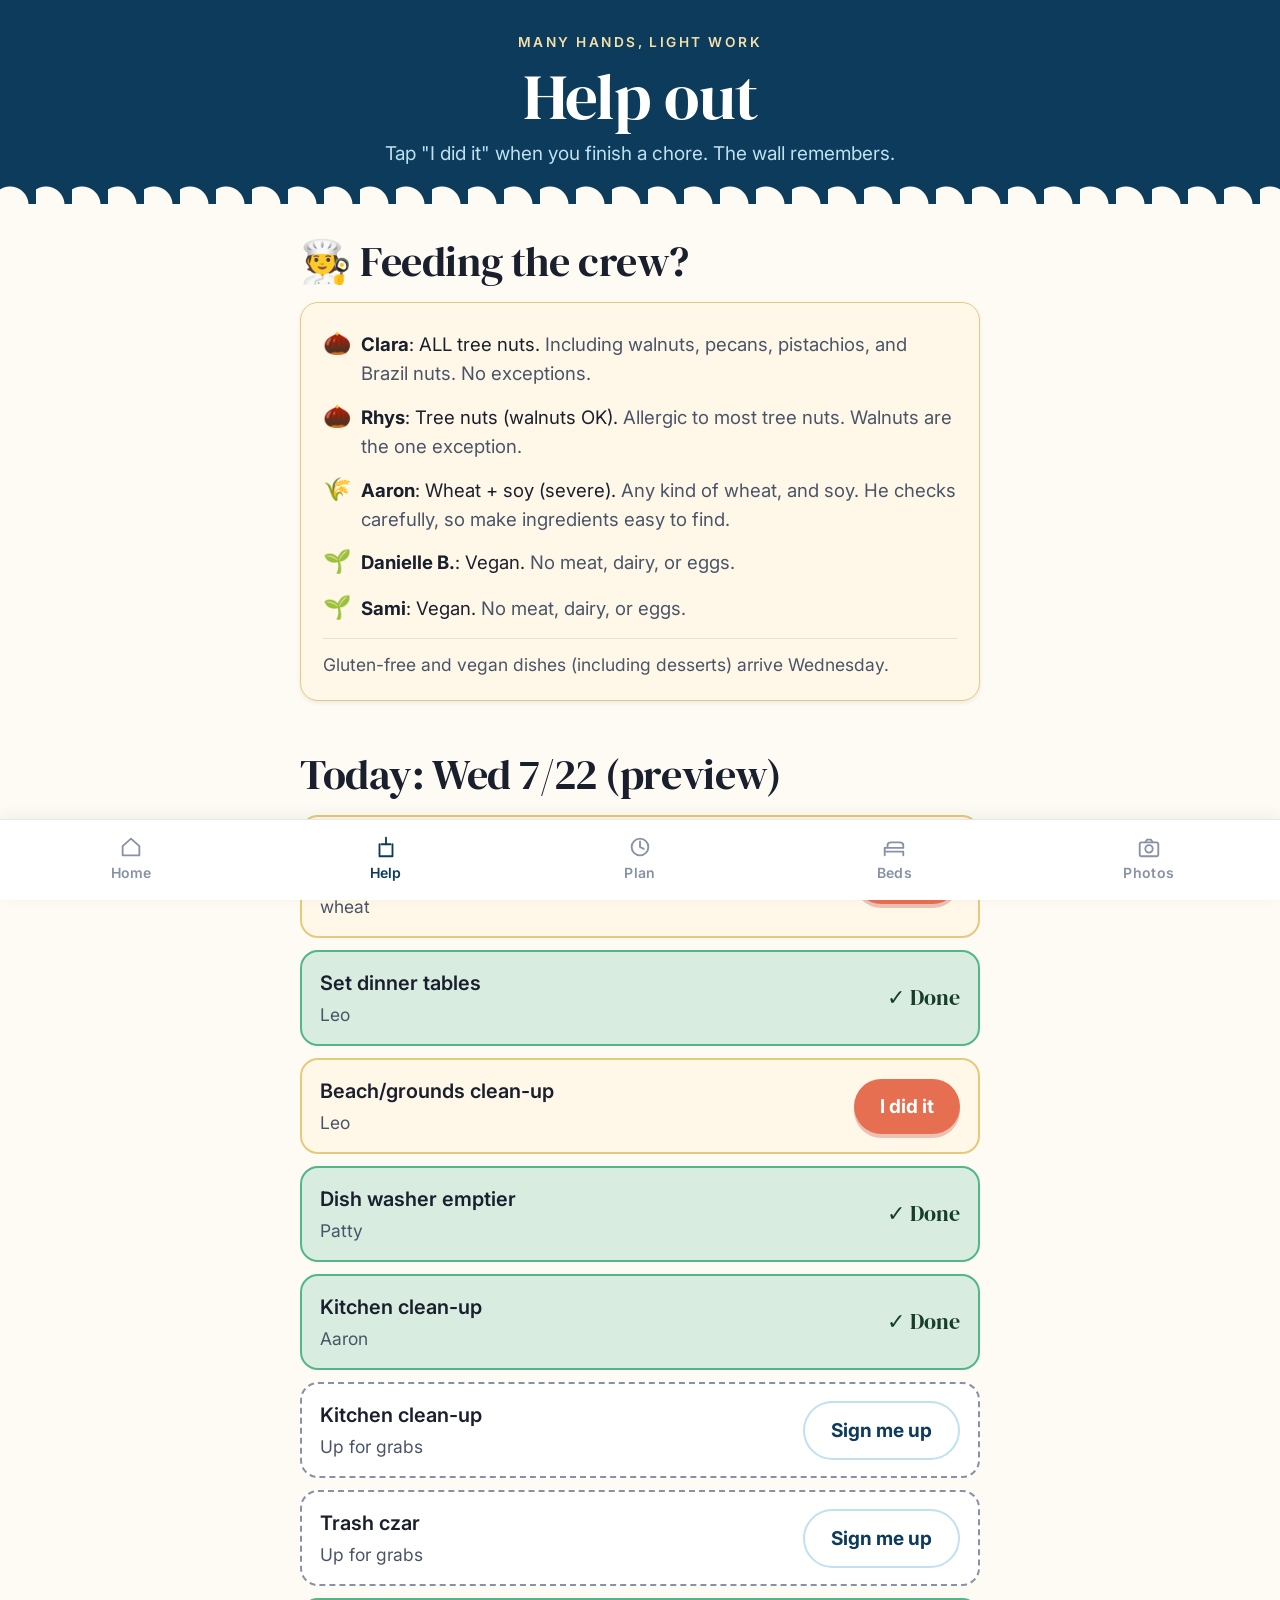
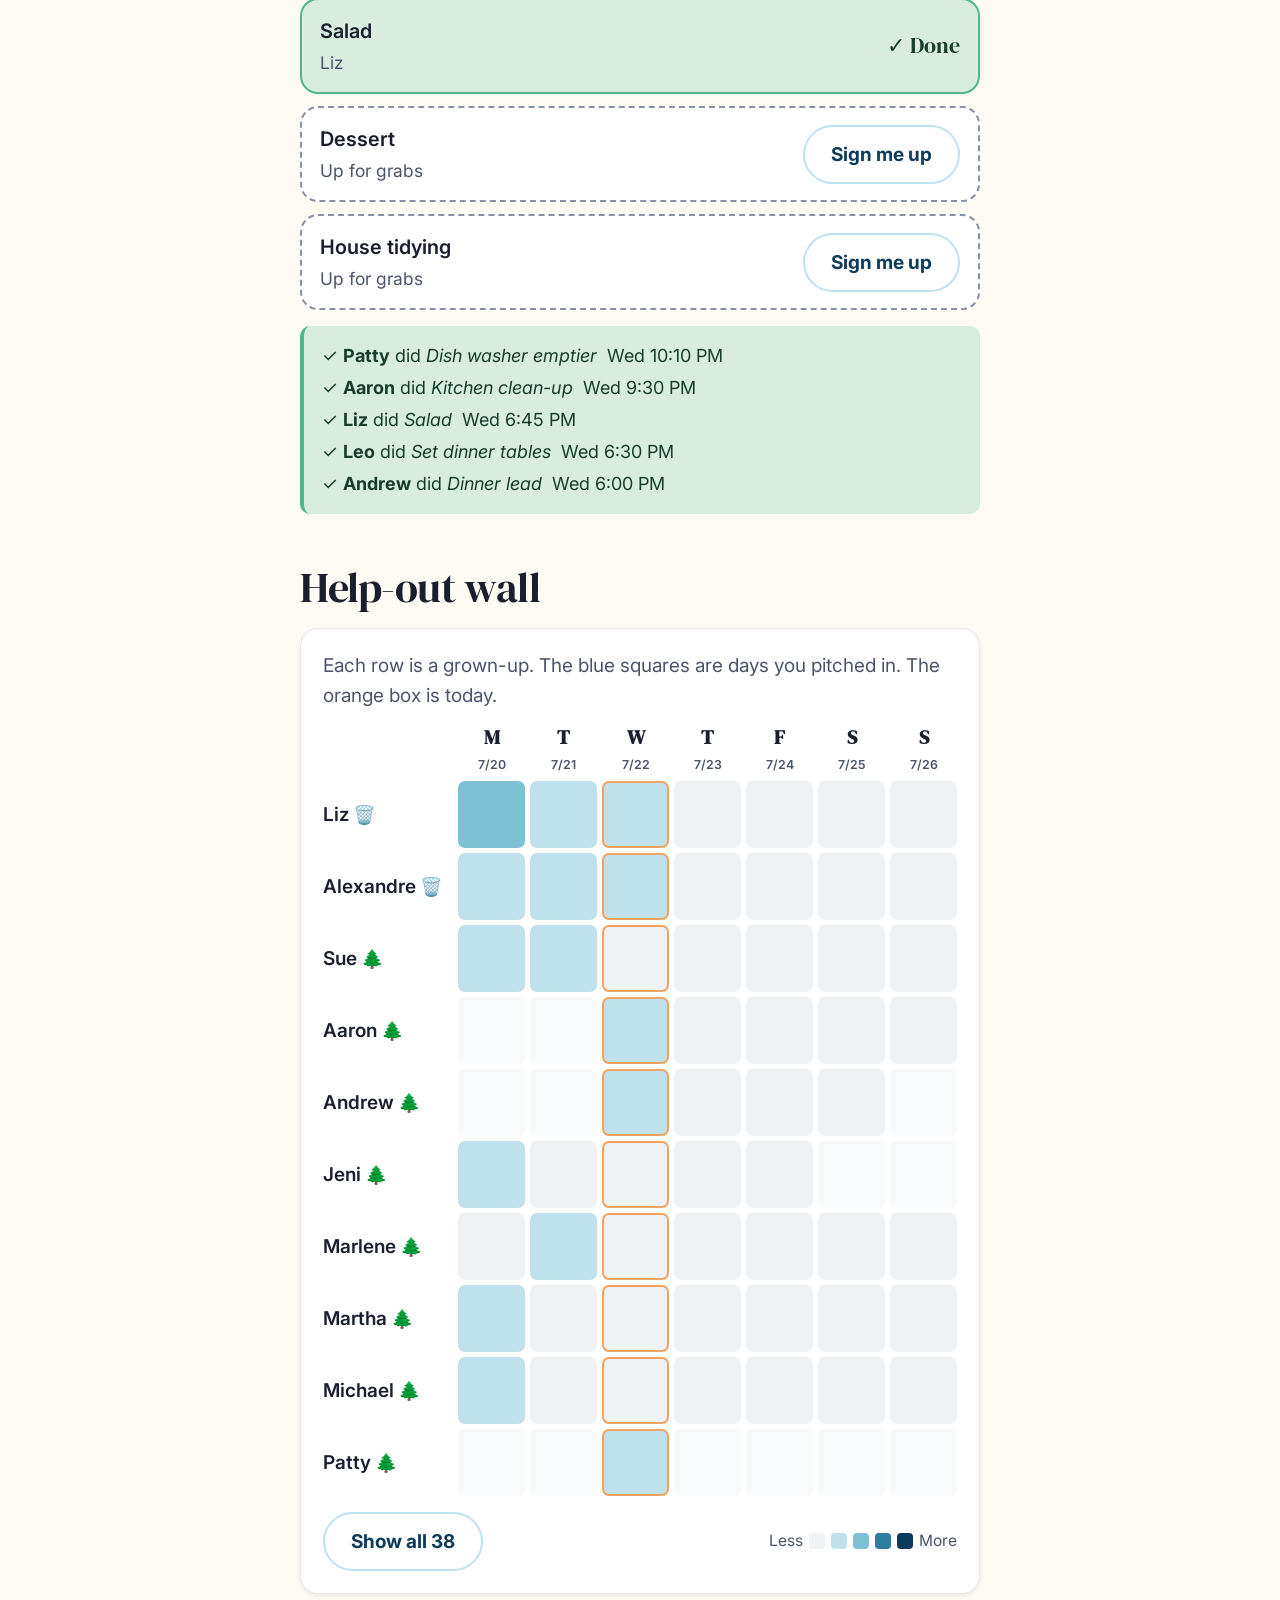
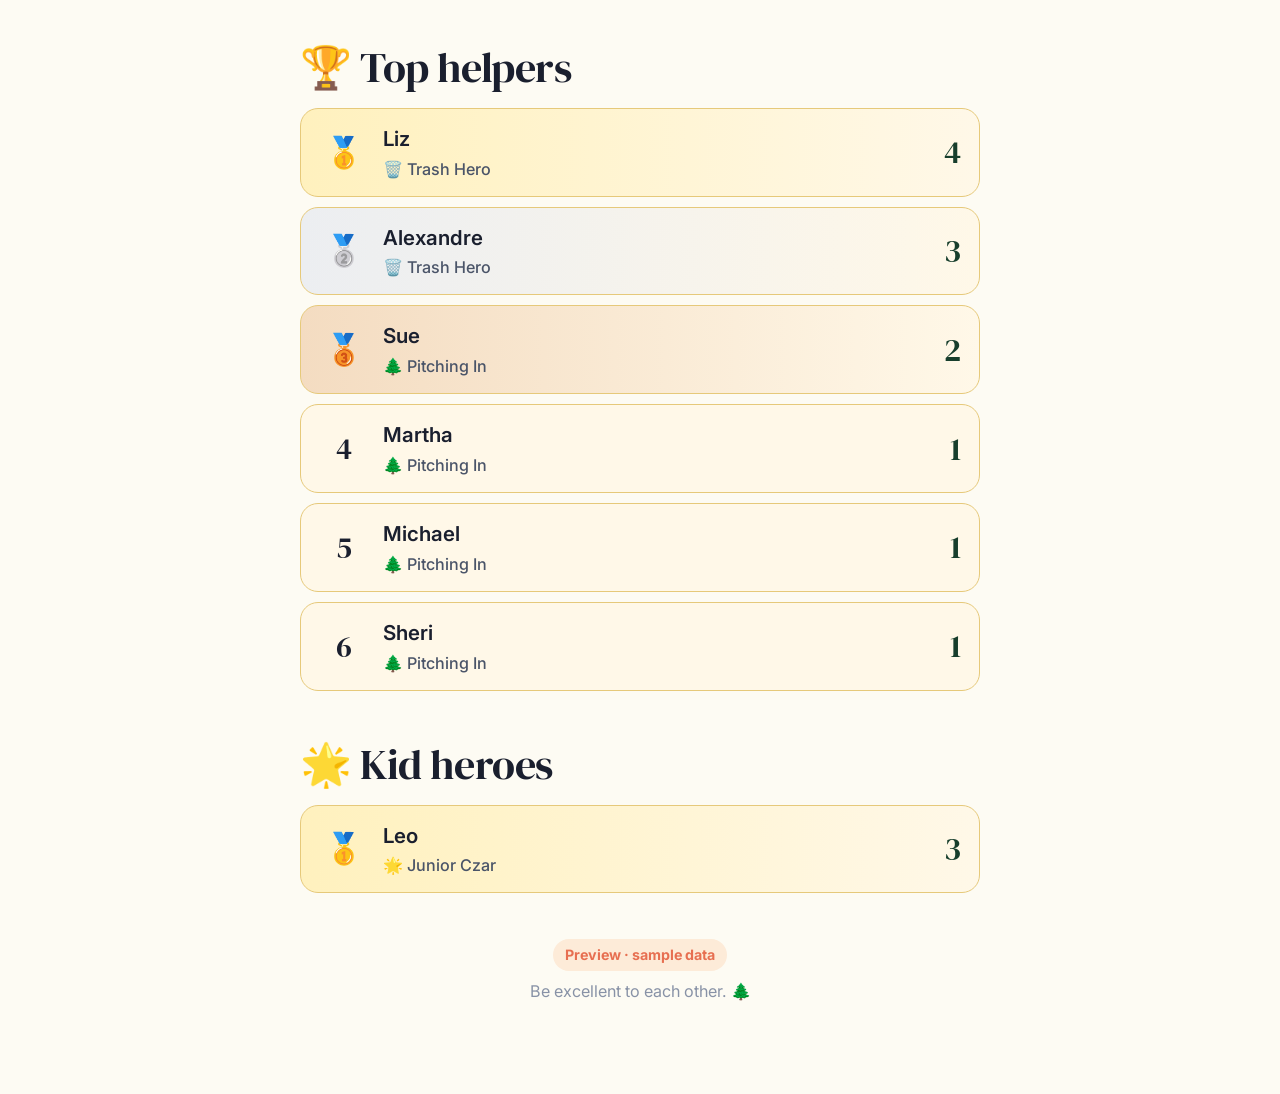
==== commit 0cf1cbe6: "Group beds into one card per room; remove dish/kids note Co-Authored-By: Claude Fable 5 <noreply@ant" ====
--- a/chores.html
+++ b/chores.html
@@ -25,7 +25,6 @@
       <h2>🧑‍🍳 Feeding the crew?</h2>
     </div>
     <div class="card cream">
-      <p style="margin-bottom: 12px; color: var(--ink);"><strong>Tell the table what's in your dish.</strong> The grown-ups know to ask, the kids may not.</p>
       <div id="cook-dietary" style="display: flex; flex-direction: column; gap: 10px;"></div>
       <p id="cook-note" style="margin-top: 14px; font-size: 0.92rem; border-top: 1px solid var(--line); padding-top: 12px;"></p>
     </div>
--- a/styles.css
+++ b/styles.css
@@ -722,6 +722,7 @@
   color: var(--ink-faint);
   font-size: 0.85rem;
 }
+.mock-tag[hidden] { display: none; }
 .mock-tag {
   display: inline-block;
   padding: 5px 12px;
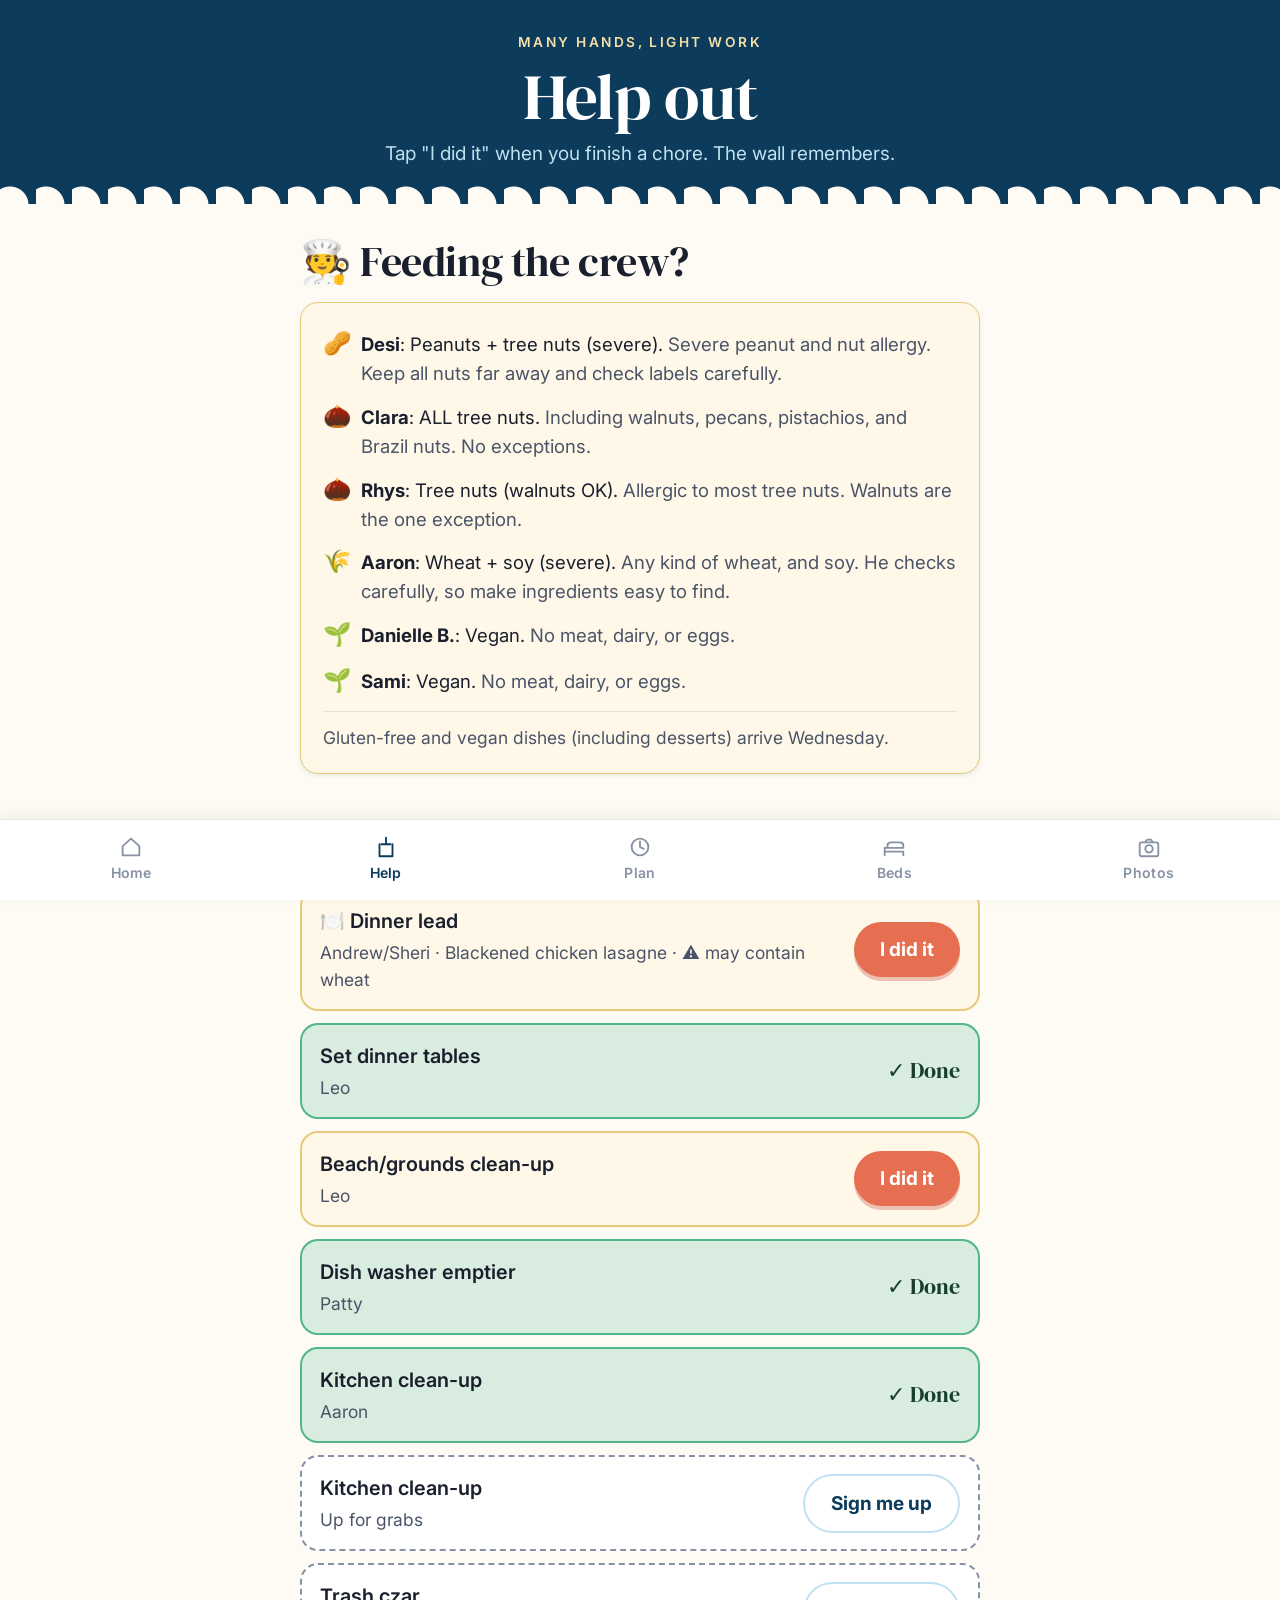
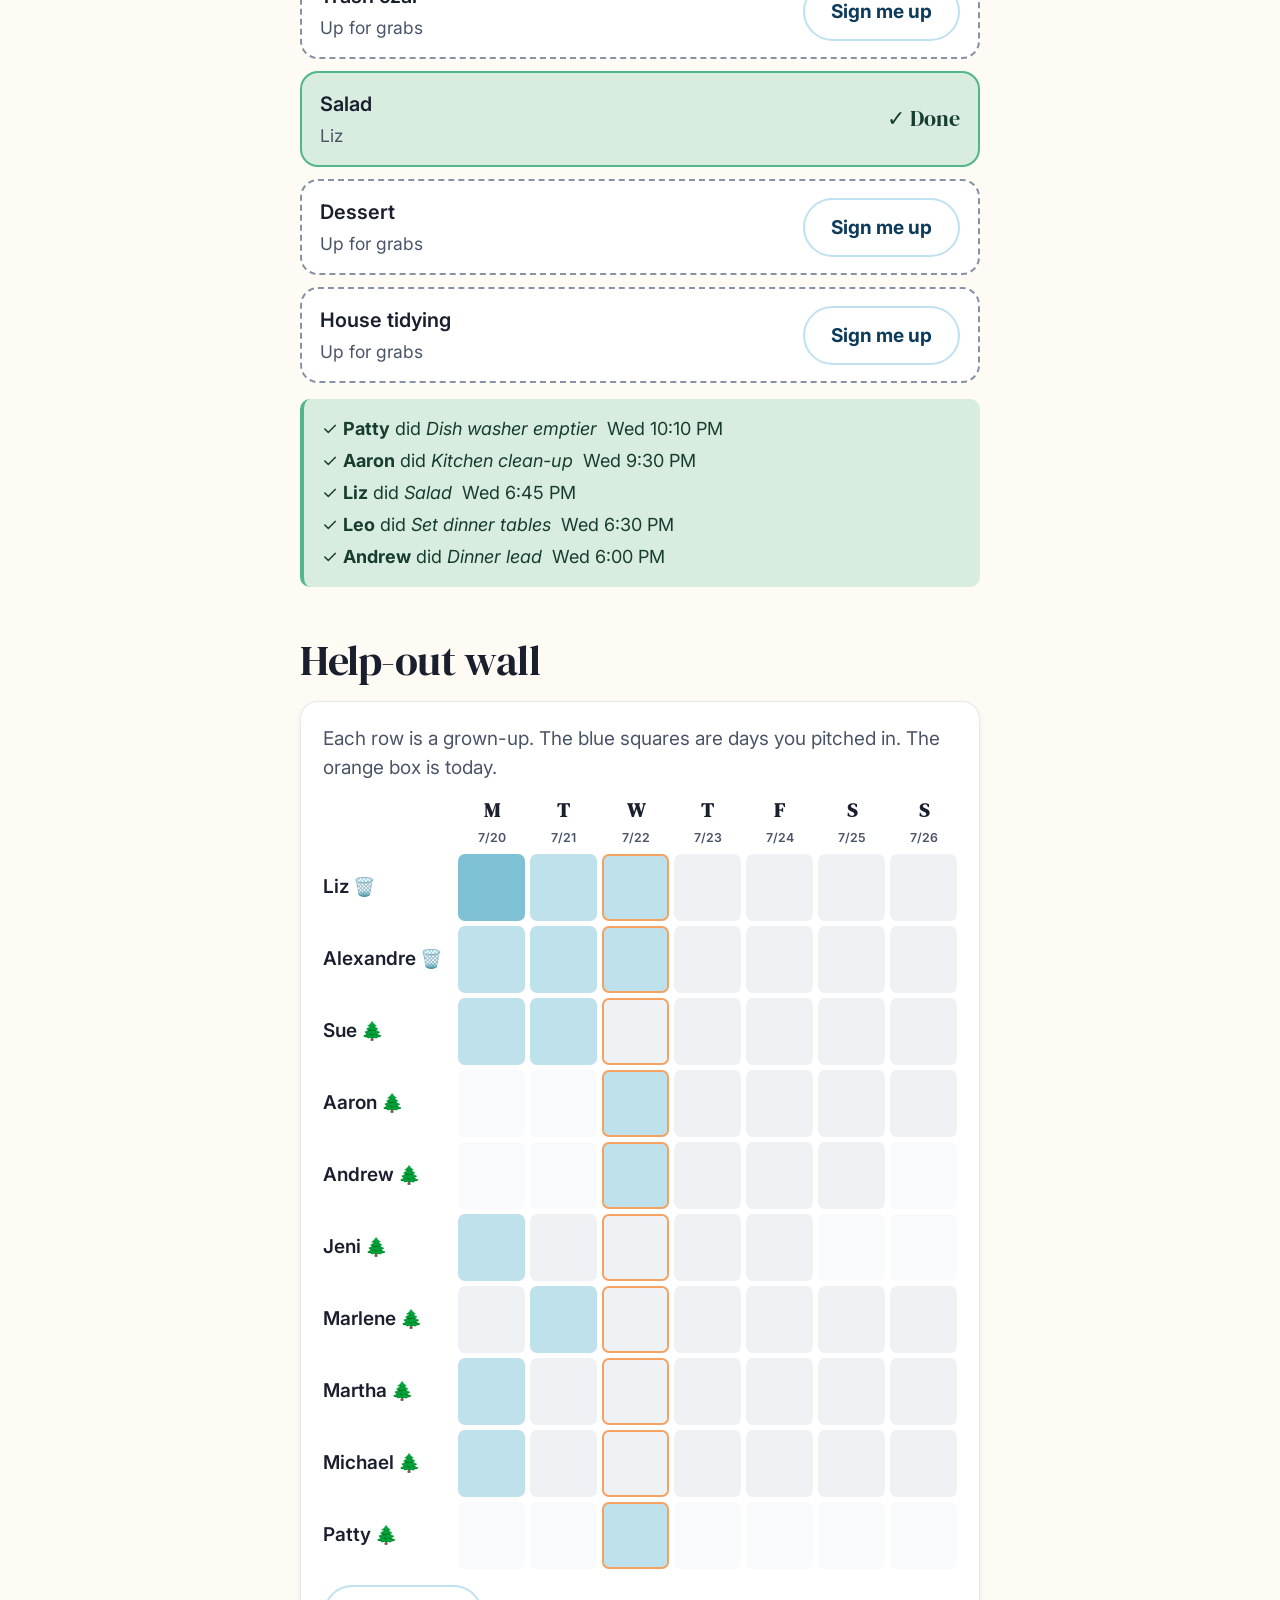
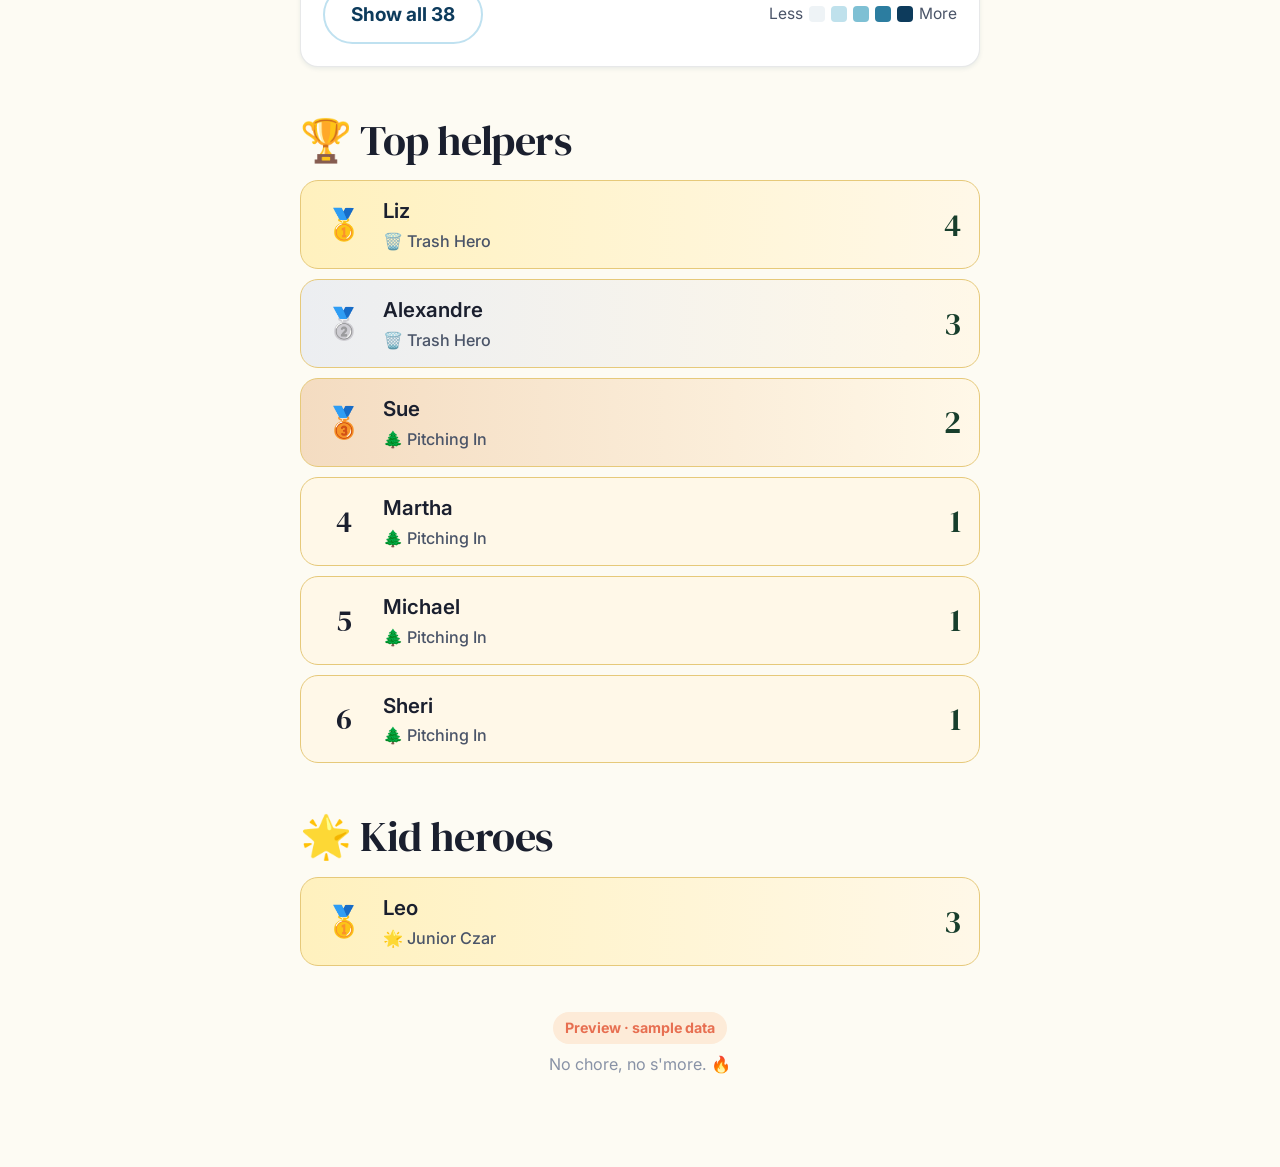
==== commit a15ea82e: "Funnier chores footer line" ====
--- a/chores.html
+++ b/chores.html
@@ -80,7 +80,7 @@
 
   <footer class="foot">
     <div id="mock-tag-foot" class="mock-tag" hidden>Preview · sample data</div>
-    <div>Be excellent to each other. 🌲</div>
+    <div>No chore, no s'more. 🔥</div>
   </footer>
 
 </main>
--- a/styles.css
+++ b/styles.css
@@ -356,6 +356,17 @@
 .pill.pine  { background: var(--pine-mist); color: var(--pine-deep); }
 .pill.muted { background: rgba(26,31,46,0.06); color: var(--ink-soft); }
 
+/* Per-kind pill colors — each activity type reads as its own color */
+.pill.k-meal   { background: #fdebd8; color: #c25e2a; }  /* orange  */
+.pill.k-party  { background: #fbe0e8; color: #c2344f; }  /* rose    */
+.pill.k-hike   { background: #dcefdc; color: #2e7d4f; }  /* green   */
+.pill.k-bike   { background: #d3efe9; color: #1c8a78; }  /* teal    */
+.pill.k-beach  { background: #d8eef7; color: #1f7a9c; }  /* sky     */
+.pill.k-boat   { background: #dde3f7; color: #3a4fb0; }  /* indigo  */
+.pill.k-game   { background: #ece0f7; color: #7a3fb0; }  /* purple  */
+.pill.k-talent { background: #fce0f2; color: #b8368f; }  /* magenta */
+.pill.k-kids   { background: #fbeecb; color: #a86a12; }  /* amber   */
+
 /* ===== Today's signups (chores) ===== */
 .signup-list {
   display: flex; flex-direction: column; gap: 12px;
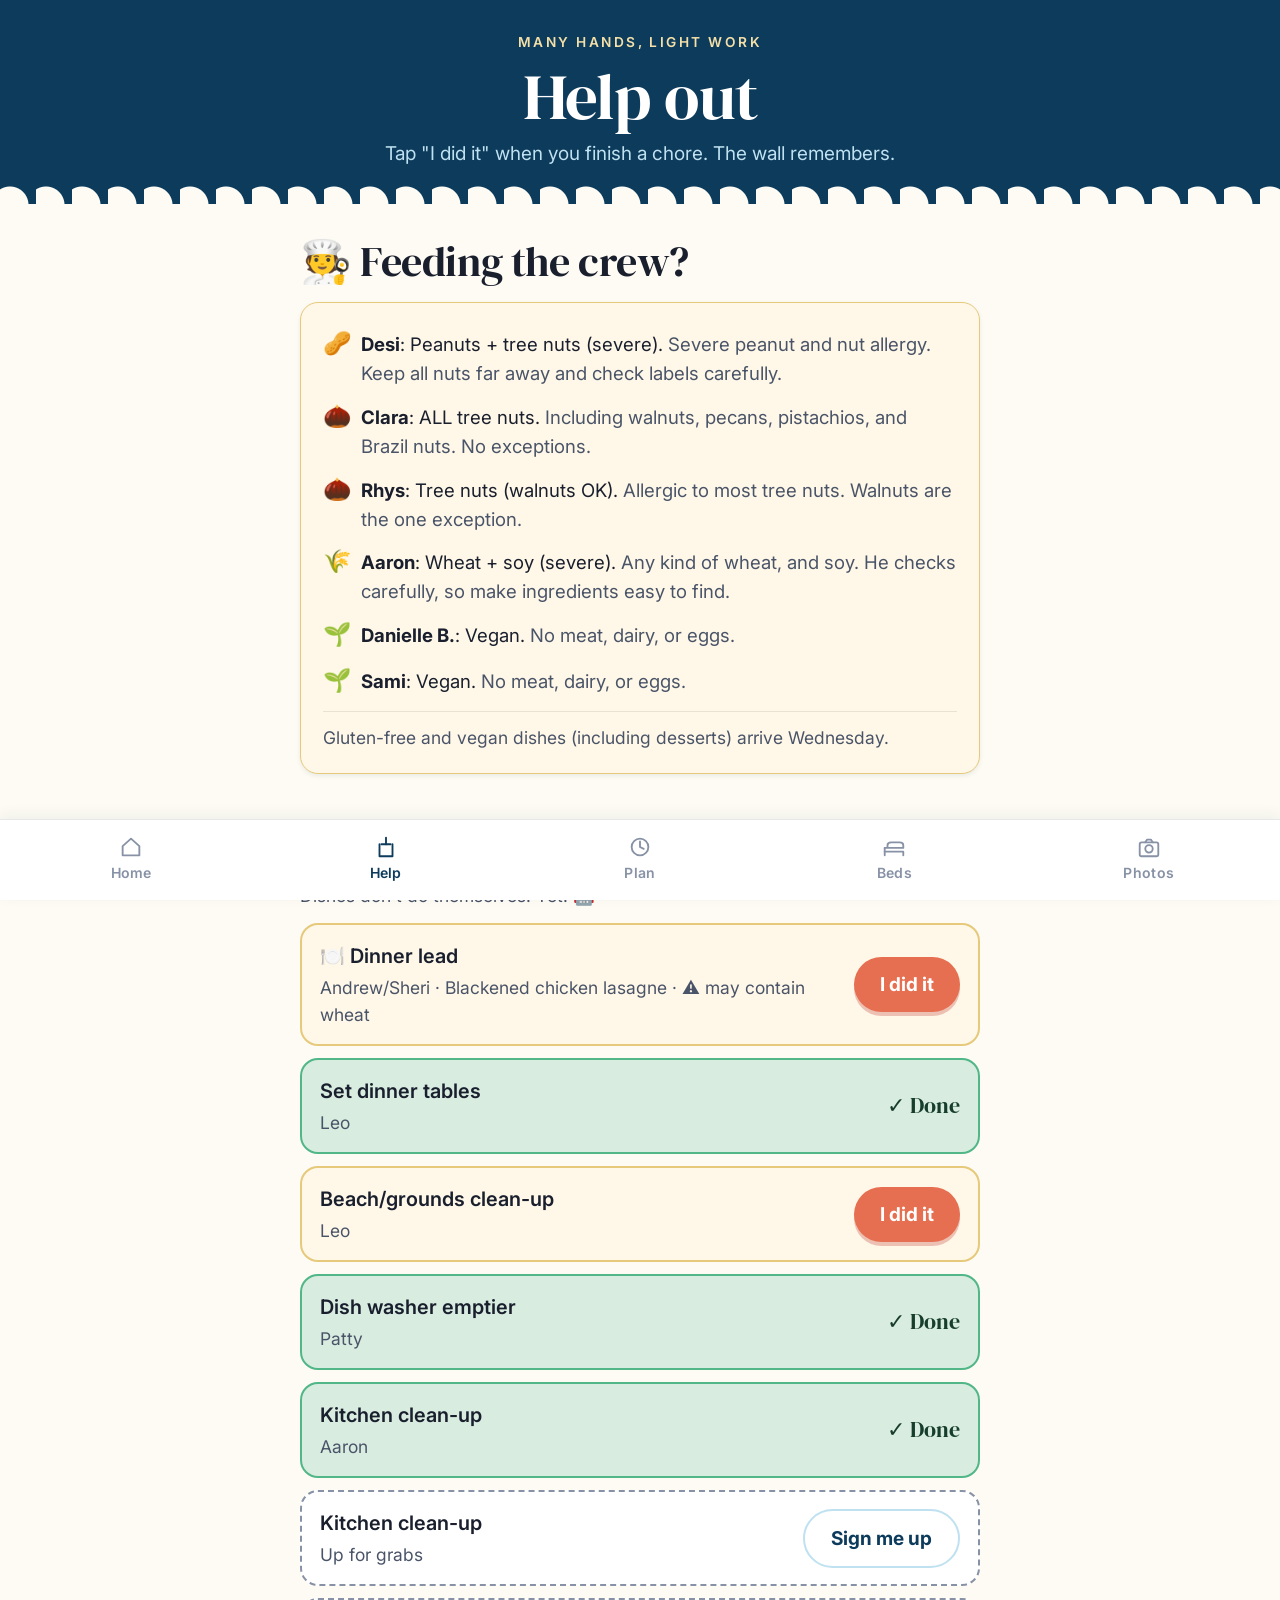
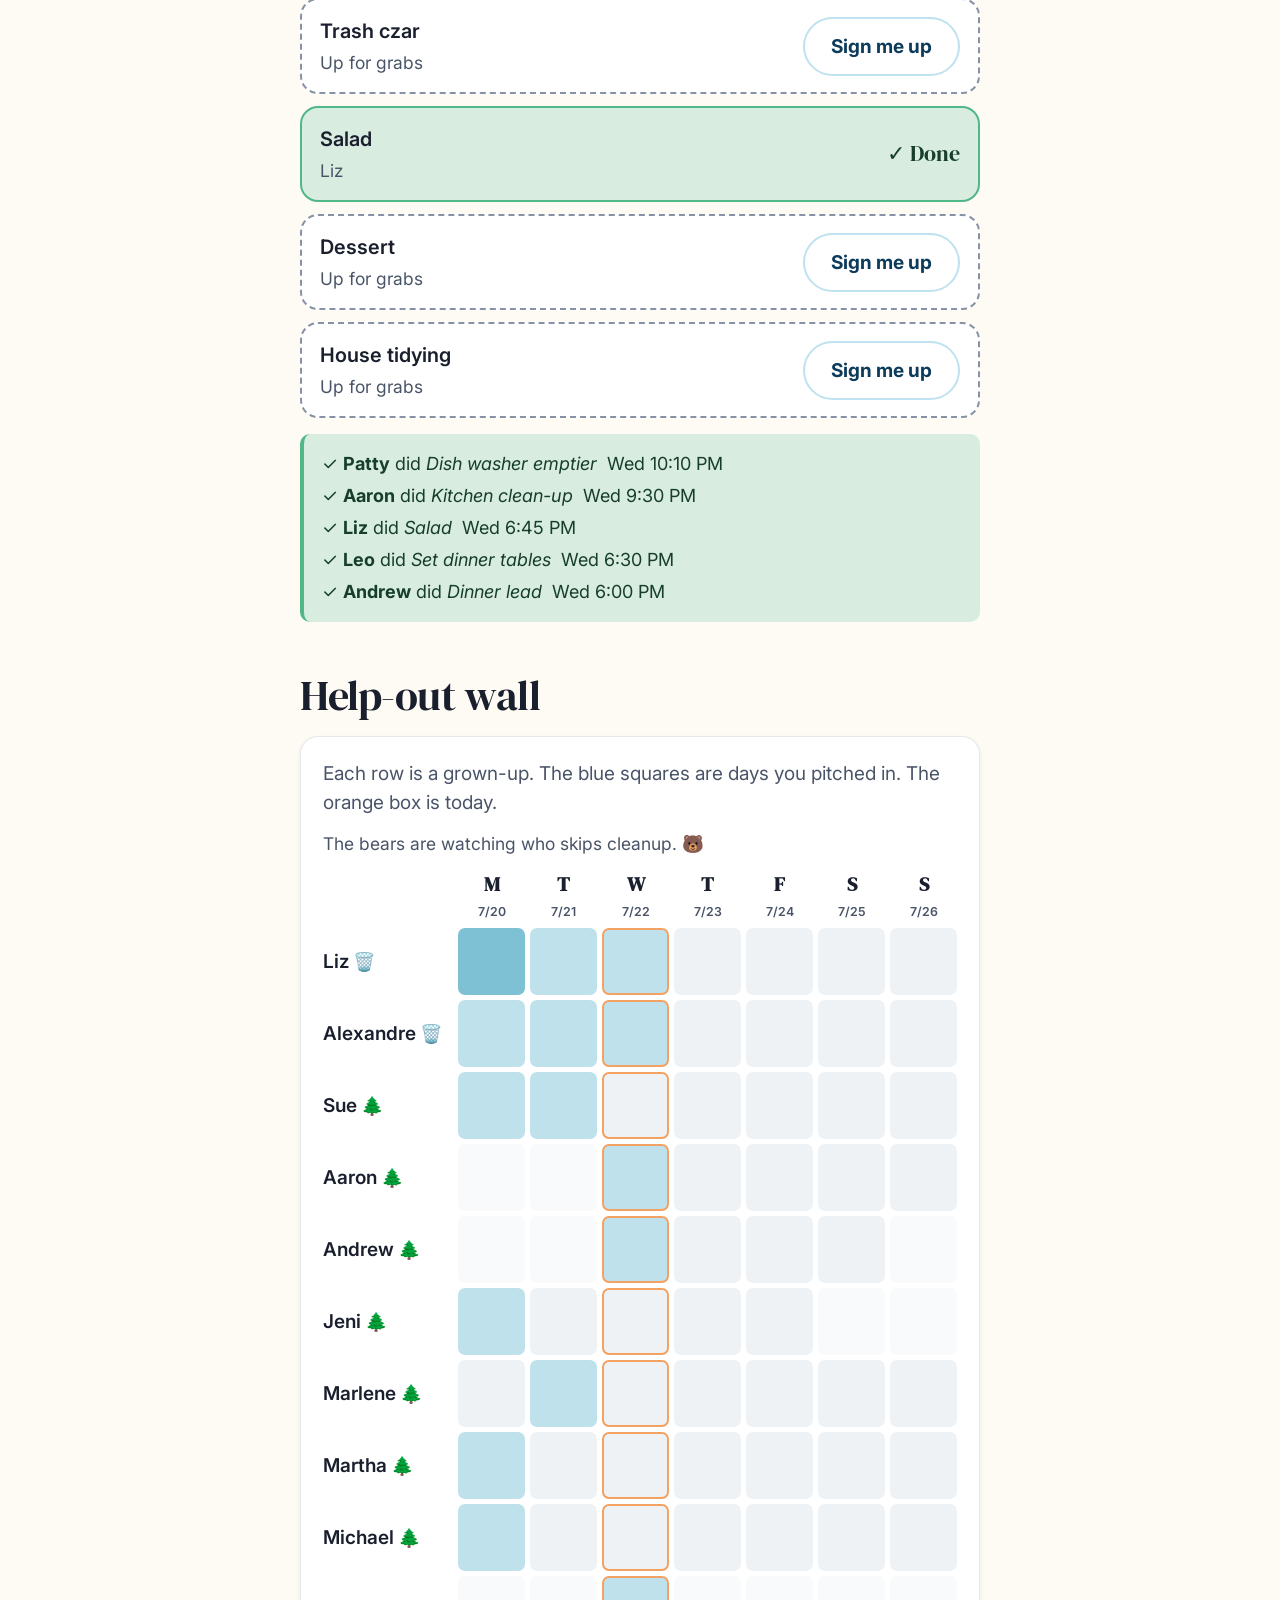
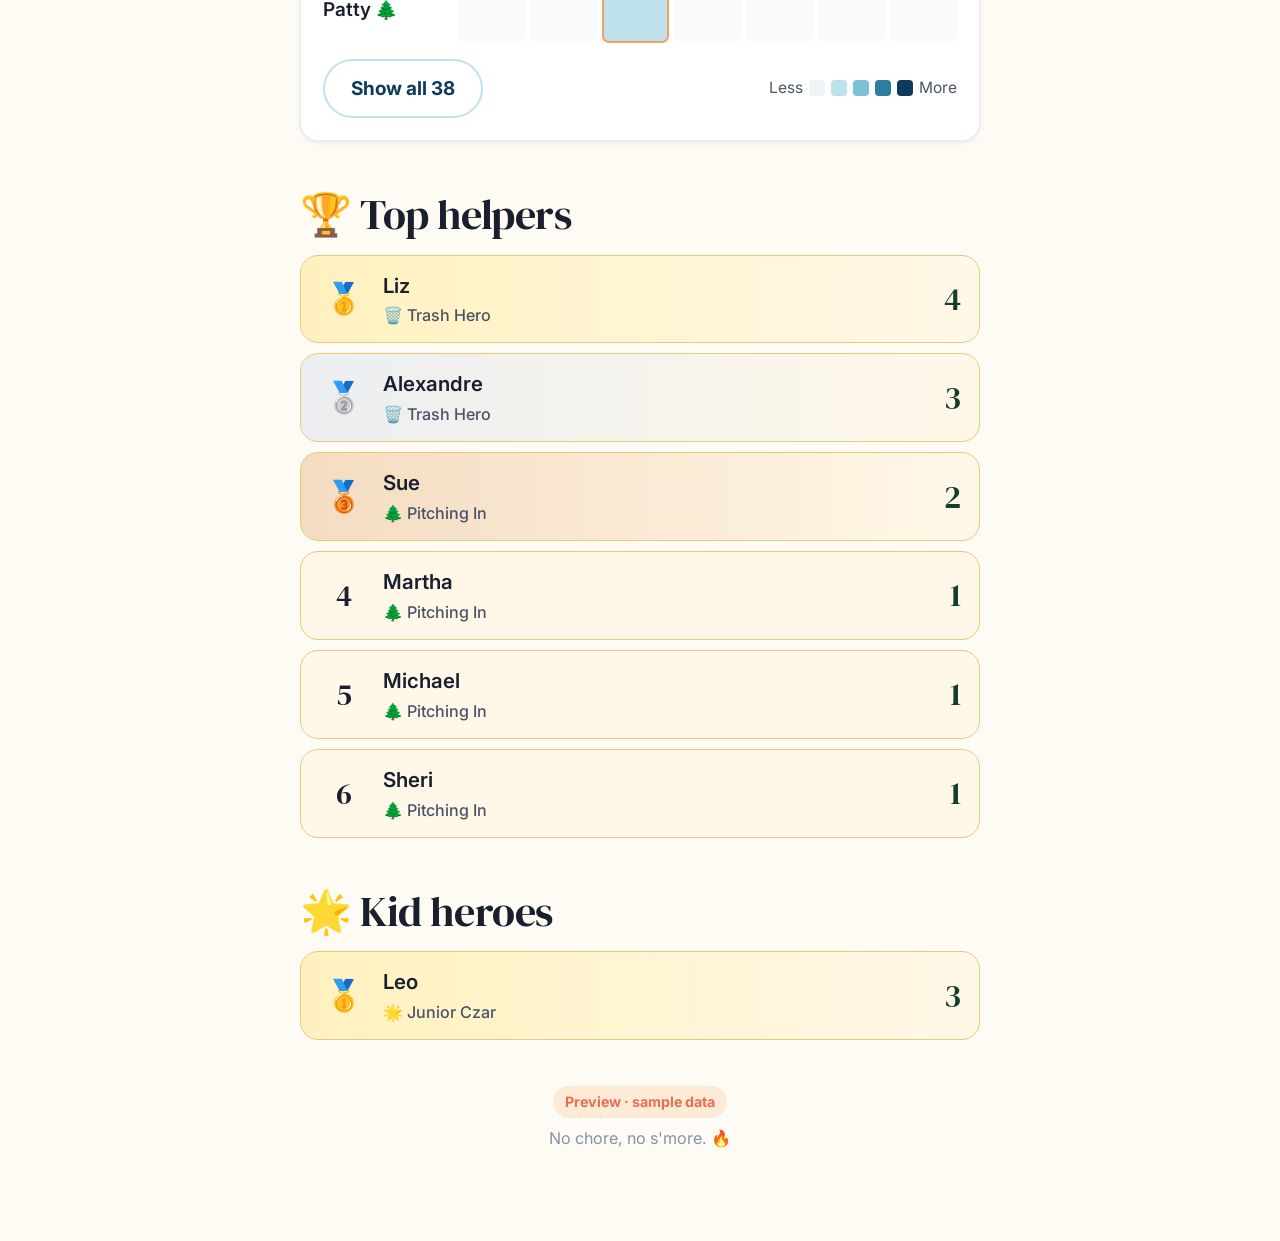
==== commit 7ae5cc3a: "Add bear + robot chore quips" ====
--- a/chores.html
+++ b/chores.html
@@ -34,6 +34,7 @@
     <div class="section-title">
       <h2 id="today-heading">Today's signups</h2>
     </div>
+    <p style="margin: -6px 0 14px; color: var(--ink-soft); font-size: 0.92rem;">Dishes don't do themselves. Yet. 🤖</p>
     <div id="today-grid" class="signup-list">Loading…</div>
     <div class="ticker" id="ticker" style="margin-top: 16px;">
       <div class="ticker-item">Activity will show here as people check things off.</div>
@@ -46,6 +47,7 @@
     </div>
     <div class="card">
       <p style="margin-bottom: 12px;">Each row is a grown-up. The blue squares are days you pitched in. The orange box is today.</p>
+      <p style="margin-bottom: 12px; color: var(--ink-soft); font-size: 0.92rem;">The bears are watching who skips cleanup. 🐻</p>
       <div class="heatwrap">
         <div id="heatmap" class="heatmap"></div>
       </div>
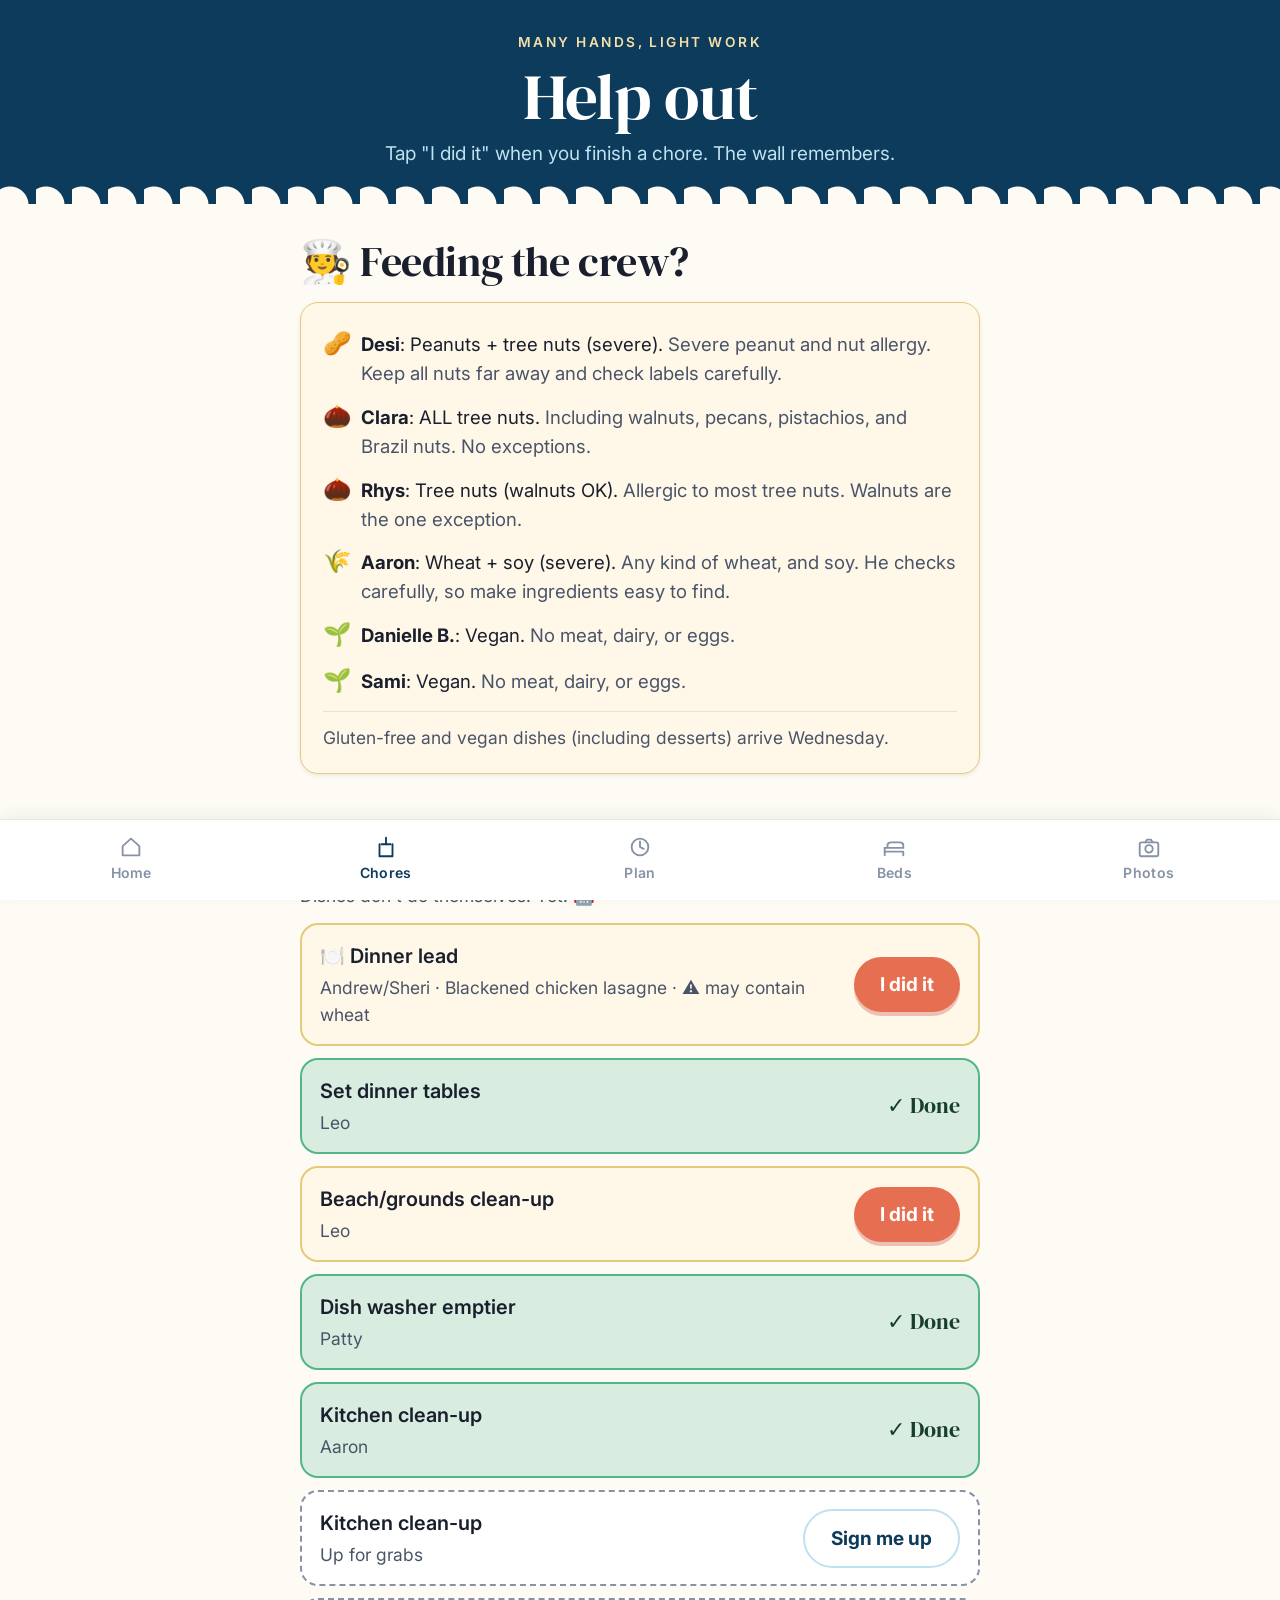
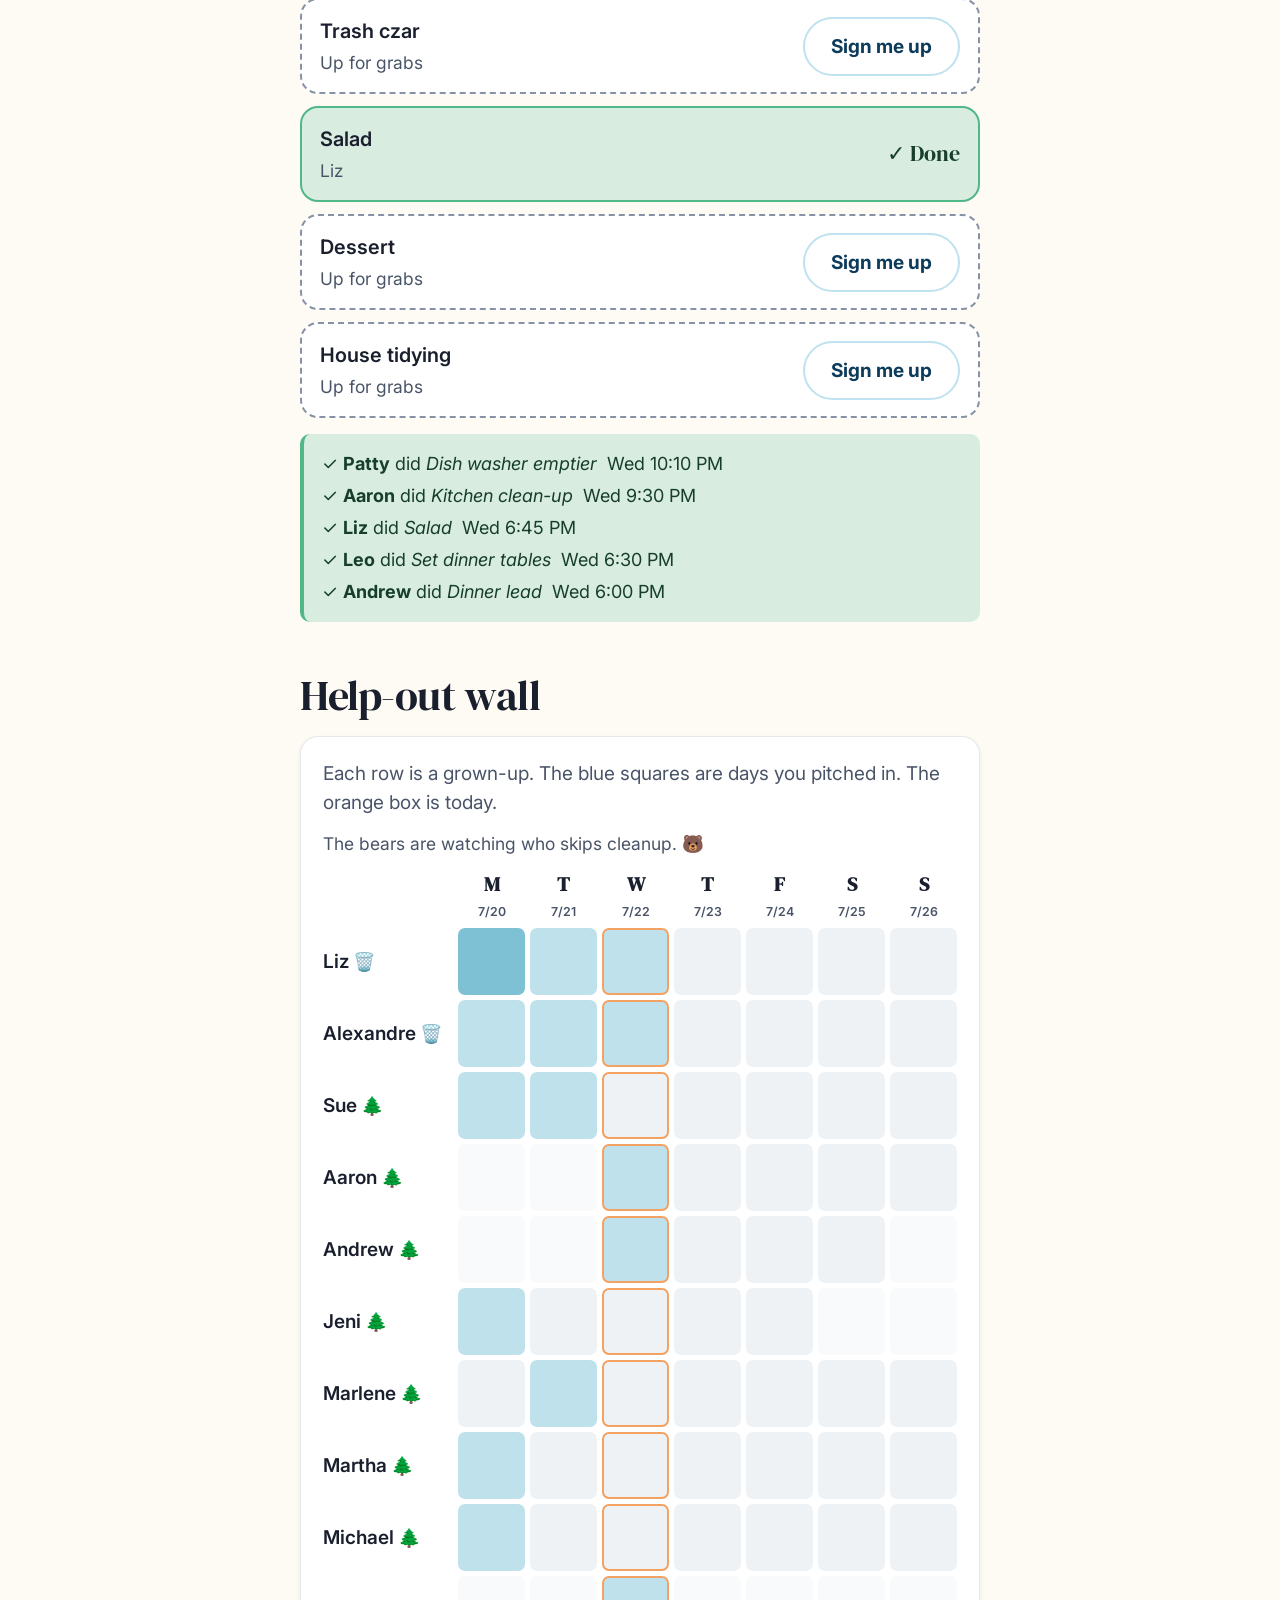
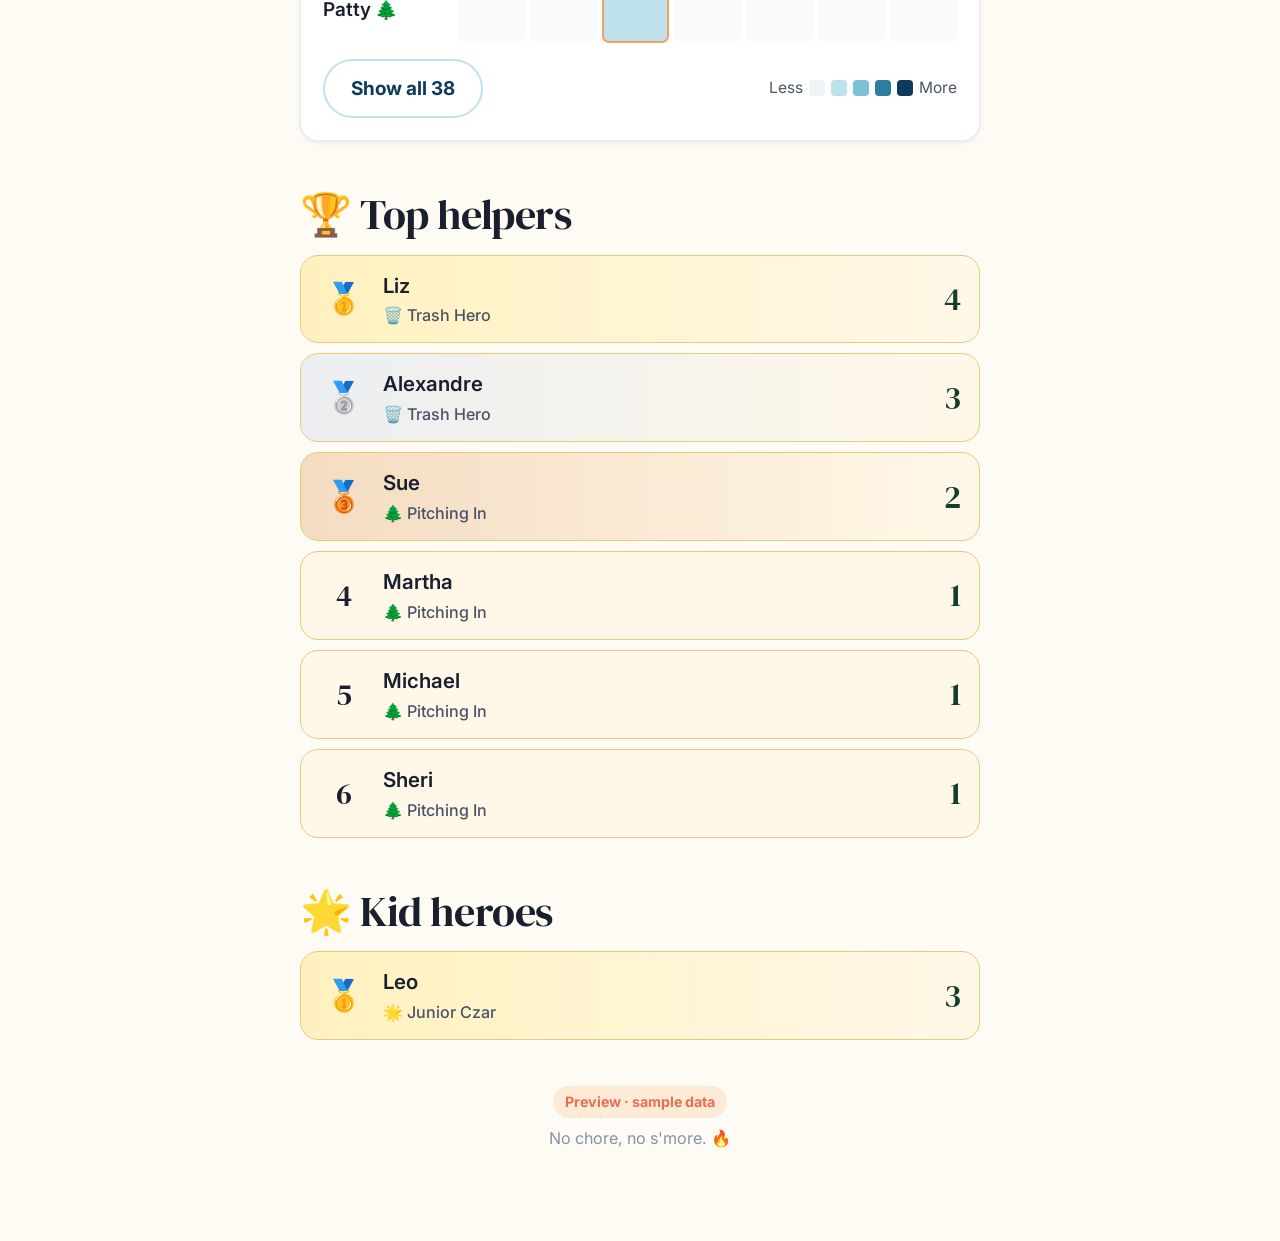
==== commit b50ad8ef: "Rename Help tab to Chores; throttle background refresh" ====
--- a/chores.html
+++ b/chores.html
@@ -94,7 +94,7 @@
   </a>
   <a class="tab active" href="chores.html">
     <svg viewBox="0 0 28 28" fill="none" stroke="currentColor" stroke-width="2" stroke-linecap="round" stroke-linejoin="round"><path d="M 14 4 L 14 11"/><path d="M 9 11 L 19 11"/><path d="M 7 11 L 7 24 L 21 24 L 21 11"/></svg>
-    <span class="tab-label">Help</span>
+    <span class="tab-label">Chores</span>
   </a>
   <a class="tab" href="schedule.html">
     <svg viewBox="0 0 28 28" fill="none" stroke="currentColor" stroke-width="2" stroke-linecap="round" stroke-linejoin="round"><circle cx="14" cy="14" r="9"/><path d="M 14 8 L 14 14 L 18 16"/></svg>
